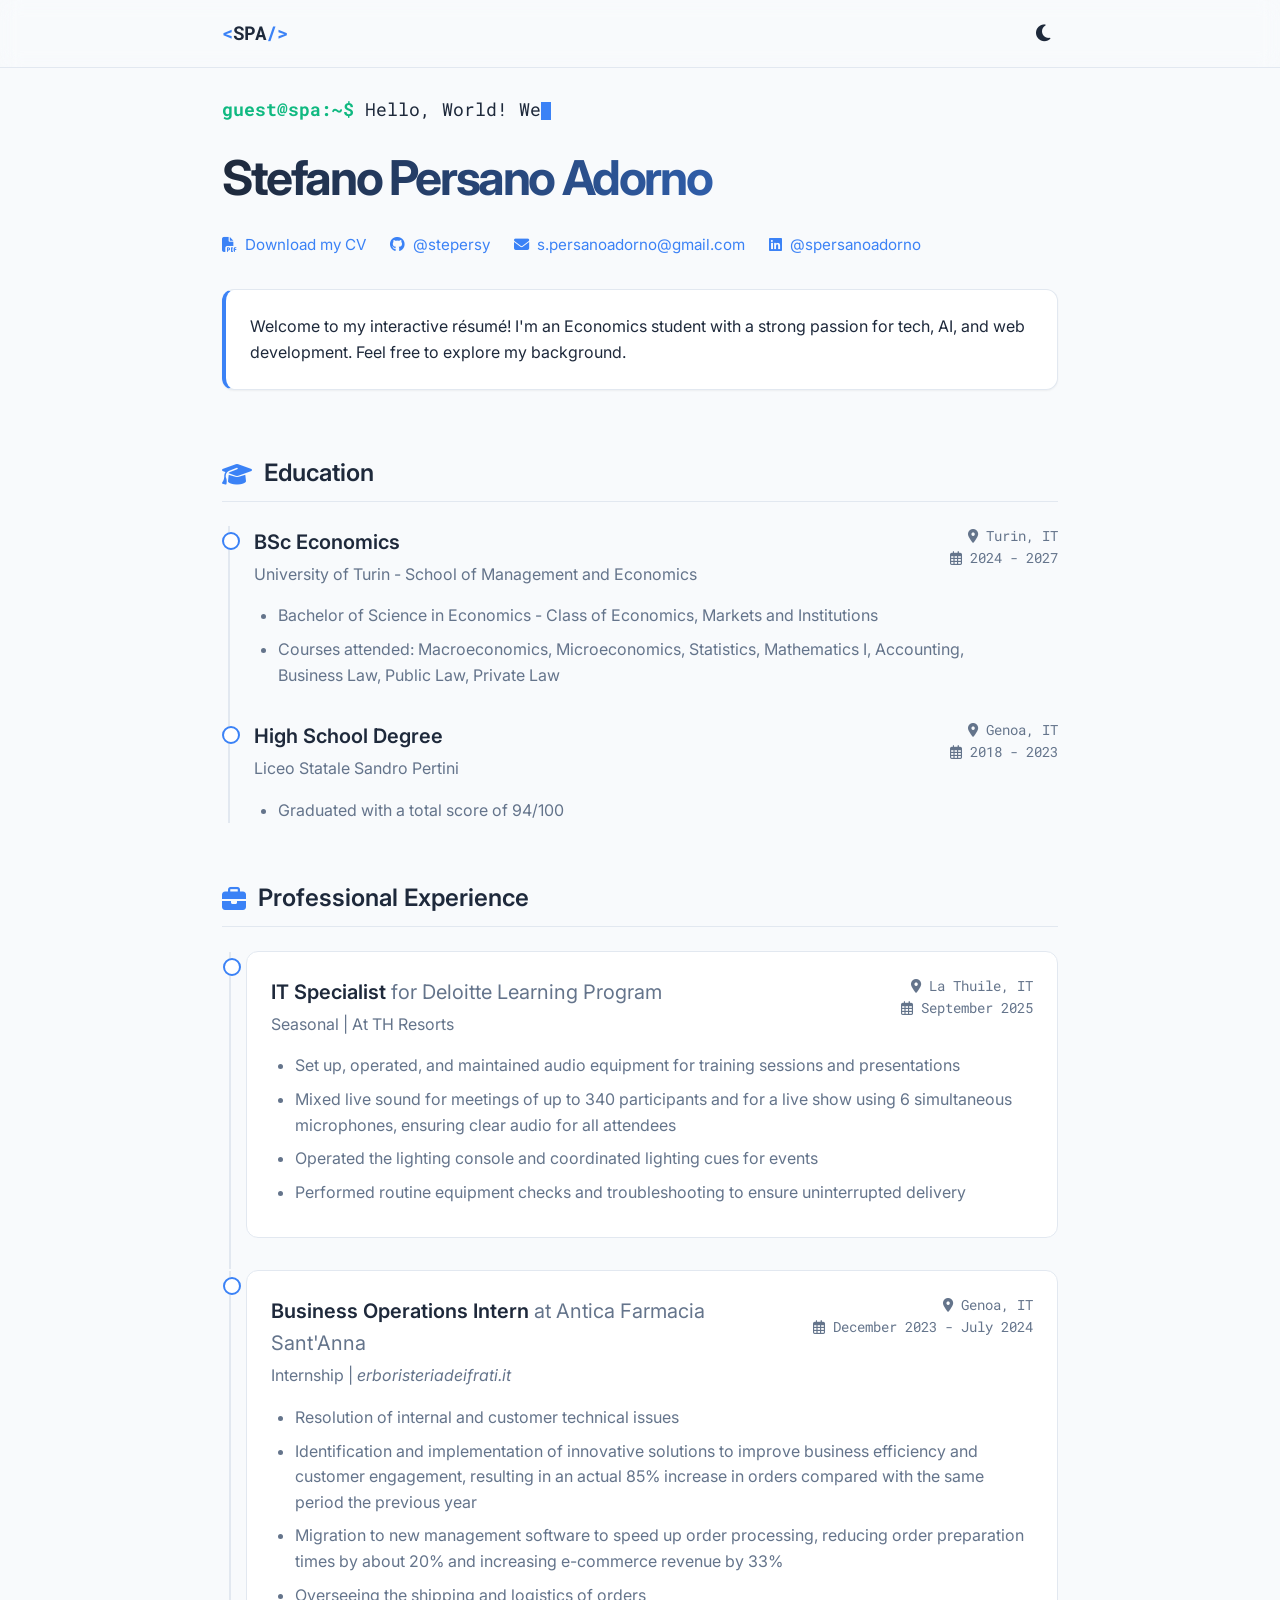
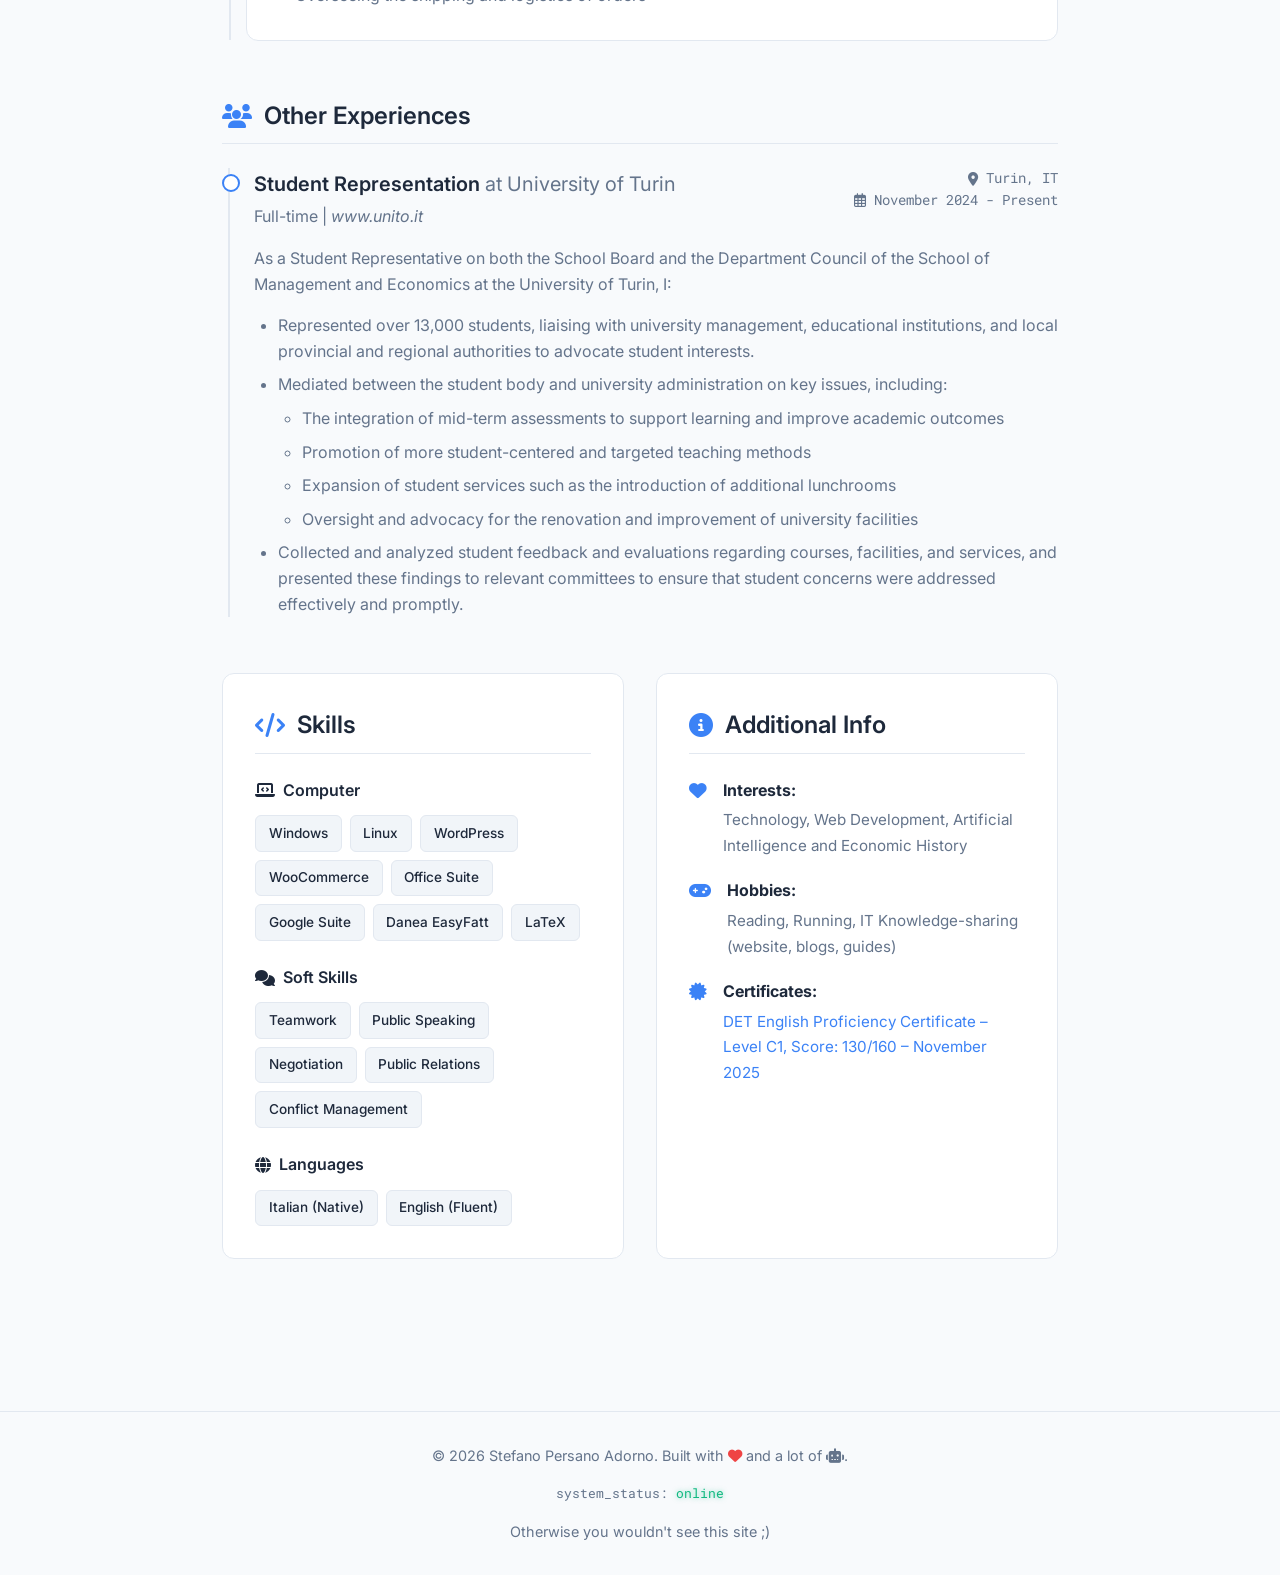
==== index.html @ 2368e852 "Update CV download link and remove résumé section Added a link to download the CV and removed the vi" ====
<!DOCTYPE html>
<html lang="en" data-theme="light">

<head>
    <meta charset="UTF-8">
    <meta name="viewport" content="width=device-width, initial-scale=1.0">
    <title>Stefano Persano Adorno - CV</title>

    <!-- Google Fonts -->
    <link rel="preconnect" href="https://fonts.googleapis.com">
    <link rel="preconnect" href="https://fonts.gstatic.com" crossorigin>
    <!-- Inter for main text (minimalist, clean), Roboto Mono for techy bits -->
    <link
        href="https://fonts.googleapis.com/css2?family=Inter:wght@300;400;600;700&family=Roboto+Mono:wght@400;700&display=swap"
        rel="stylesheet">

    <link rel="stylesheet" href="styles.css">

    <!-- Font Awesome for Icons -->
    <link rel="stylesheet" href="https://cdnjs.cloudflare.com/ajax/libs/font-awesome/6.4.0/css/all.min.css">
</head>

<body>

    <nav class="navbar">
        <div class="nav-content">
            <div class="logo">
                <span class="tech-bracket"></span><span class="logo-text">SPA</span><span class="tech-bracket"></span>
            </div>
            <button class="theme-toggle" id="themeToggle" aria-label="Toggle Dark Mode">
                <i class="fas fa-moon"></i>
            </button>
        </div>
    </nav>

    <main class="container">

        <header class="hero">
            <div class="greeting-container">
                <span id="prompt" class="tech-prompt">guest@spa:~$ </span>
                <span id="greeting" class="typing-text"></span><span class="cursor"></span>
            </div>
            <h1 class="name-title">Stefano Persano Adorno</h1>
            <div class="contact-info">
                <p><i class="fas fa-file-pdf"></i> <a href="cv/" target="_blank">Download my CV</a></p>
                <p><i class="fab fa-github"></i> <a href="https://github.com/stepersy" target="_blank">@stepersy</a></p>
                <p><i class="fas fa-envelope"></i> <a
                        href="mailto:s.persanoadorno@gmail.com?subject=Congratulations!%20You're%20Hired!%20🎉&body=Hi%20there,%0A%0AHuge%20congratulations!%20We're%20thrilled%20to%20officially%20offer%20you%20the%20role!%20You're%20in!%20🎉%0A%0AWe%20can't%20wait%20to%20welcome%20you%20onboard%20and%20see%20all%20the%20great%20things%20you'll%20do.%20Let%20us%20know%20when%20you're%20ready%20to%20get%20started!%0A%0AWarm%20regards,%0AThe%20Team%0a">s.persanoadorno@gmail.com</a>
                </p>
                <p><i class="fab fa-linkedin"></i> <a href="https://linkedin.com/in/spersanoadorno"
                        target="_blank">@spersanoadorno</a></p>
            </div>

            <div class="intro-card glow-effect">
                <p>Welcome to my interactive résumé! I'm an Economics student with a strong passion for tech, AI, and
                    web development. Feel free to explore my background.</p>
            </div>

        </header>

        <section class="cv-section slide-up">
            <h2 class="section-title"><i class="fas fa-graduation-cap"></i> <span class="title-text">Education</span>
            </h2>

            <div class="timeline-item">
                <div class="item-header">
                    <div>
                        <h3>BSc Economics</h3>
                        <h4>University of Turin - School of Management and Economics</h4>
                    </div>
                    <div class="item-meta">
                        <span class="location"><i class="fas fa-map-marker-alt"></i> Turin, IT</span>
                        <span class="date"><i class="far fa-calendar-alt"></i> 2024 - 2027</span>
                    </div>
                </div>
                <div class="item-body">
                    <ul>
                        <li>Bachelor of Science in Economics - Class of Economics, Markets and Institutions</li>
                        <li>Courses attended: Macroeconomics, Microeconomics, Statistics, Mathematics I,
                            Accounting,<br>Business Law, Public Law, Private Law</li>
                    </ul>
                </div>
            </div>

            <div class="timeline-item">
                <div class="item-header">
                    <div>
                        <h3>High School Degree</h3>
                        <h4>Liceo Statale Sandro Pertini</h4>
                    </div>
                    <div class="item-meta">
                        <span class="location"><i class="fas fa-map-marker-alt"></i> Genoa, IT</span>
                        <span class="date"><i class="far fa-calendar-alt"></i> 2018 - 2023</span>
                    </div>
                </div>
                <div class="item-body">
                    <ul>
                        <li>Graduated with a total score of 94/100</li>
                    </ul>
                </div>
            </div>
        </section>

        <section class="cv-section slide-up">
            <h2 class="section-title"><i class="fas fa-briefcase"></i> <span class="title-text">Professional
                    Experience</span></h2>

            <div class="timeline-item glow-effect">
                <div class="item-header">
                    <div>
                        <h3>IT Specialist <span class="company">for Deloitte Learning Program</span></h3>
                        <h4>Seasonal | At TH Resorts</h4>
                    </div>
                    <div class="item-meta">
                        <span class="location"><i class="fas fa-map-marker-alt"></i> La Thuile, IT</span>
                        <span class="date"><i class="far fa-calendar-alt"></i> September 2025</span>
                    </div>
                </div>
                <div class="item-body">
                    <ul>
                        <li>Set up, operated, and maintained audio equipment for training sessions and presentations
                        </li>
                        <li>Mixed live sound for meetings of up to 340 participants and for a live show using 6
                            simultaneous microphones, ensuring clear audio for all attendees</li>
                        <li>Operated the lighting console and coordinated lighting cues for events</li>
                        <li>Performed routine equipment checks and troubleshooting to ensure uninterrupted delivery</li>
                    </ul>
                </div>
            </div>

            <div class="timeline-item glow-effect">
                <div class="item-header">
                    <div>
                        <h3>Business Operations Intern <span class="company">at Antica Farmacia Sant'Anna</span></h3>
                        <h4>Internship | <em>erboristeriadeifrati.it</em></h4>
                    </div>
                    <div class="item-meta">
                        <span class="location"><i class="fas fa-map-marker-alt"></i> Genoa, IT</span>
                        <span class="date"><i class="far fa-calendar-alt"></i> December 2023 - July 2024</span>
                    </div>
                </div>
                <div class="item-body">
                    <ul>
                        <li>Resolution of internal and customer technical issues</li>
                        <li>Identification and implementation of innovative solutions to improve business efficiency and
                            customer engagement, resulting in an actual 85% increase in orders compared with the same
                            period the previous year</li>
                        <li>Migration to new management software to speed up order processing, reducing order
                            preparation times by about 20% and increasing e-commerce revenue by 33%</li>
                        <li>Overseeing the shipping and logistics of orders</li>
                    </ul>
                </div>
            </div>
        </section>

        <section class="cv-section slide-up">
            <h2 class="section-title"><i class="fas fa-users"></i> <span class="title-text">Other Experiences</span>
            </h2>

            <div class="timeline-item">
                <div class="item-header">
                    <div>
                        <h3>Student Representation <span class="company">at University of Turin</span></h3>
                        <h4>Full-time | <em>www.unito.it</em></h4>
                    </div>
                    <div class="item-meta">
                        <span class="location"><i class="fas fa-map-marker-alt"></i> Turin, IT</span>
                        <span class="date"><i class="far fa-calendar-alt"></i> November 2024 - Present</span>
                    </div>
                </div>
                <div class="item-body">
                    <p class="role-desc">As a Student Representative on both the School Board and the Department Council
                        of the School of Management and Economics at the University of Turin, I:</p>
                    <ul>
                        <li>Represented over 13,000 students, liaising with university management, educational
                            institutions, and local provincial and regional authorities to advocate student interests.
                        </li>
                        <li>Mediated between the student body and university administration on key issues, including:
                            <ul class="sub-list">
                                <li>The integration of mid-term assessments to support learning and improve academic
                                    outcomes</li>
                                <li>Promotion of more student-centered and targeted teaching methods</li>
                                <li>Expansion of student services such as the introduction of additional lunchrooms</li>
                                <li>Oversight and advocacy for the renovation and improvement of university facilities
                                </li>
                            </ul>
                        </li>
                        <li>Collected and analyzed student feedback and evaluations regarding courses, facilities, and
                            services, and presented these findings to relevant committees to ensure that student
                            concerns were addressed effectively and promptly.</li>
                    </ul>
                </div>
            </div>
        </section>

        <section class="cv-section grid-section slide-up">
            <div class="card skills-card glow-effect">
                <h2 class="section-title"><i class="fas fa-code"></i> <span class="title-text">Skills</span></h2>
                <div class="skill-category">
                    <h3><i class="fas fa-laptop-code"></i> Computer</h3>
                    <div class="tags">
                        <span class="tag">Windows</span>
                        <span class="tag">Linux</span>
                        <span class="tag">WordPress</span>
                        <span class="tag">WooCommerce</span>
                        <span class="tag">Office Suite</span>
                        <span class="tag">Google Suite</span>
                        <span class="tag">Danea EasyFatt</span>
                        <span class="tag">LaTeX</span>
                    </div>
                </div>

                <div class="skill-category">
                    <h3><i class="fas fa-comments"></i> Soft Skills</h3>
                    <div class="tags soft-tags">
                        <span class="tag">Teamwork</span>
                        <span class="tag">Public Speaking</span>
                        <span class="tag">Negotiation</span>
                        <span class="tag">Public Relations</span>
                        <span class="tag">Conflict Management</span>
                    </div>
                </div>

                <div class="skill-category">
                    <h3><i class="fas fa-globe"></i> Languages</h3>
                    <div class="tags lang-tags">
                        <span class="tag">Italian (Native)</span>
                        <span class="tag">English (Fluent)</span>
                    </div>
                </div>
            </div>

            <div class="card info-card glow-effect">
                <h2 class="section-title"><i class="fas fa-info-circle"></i> <span class="title-text">Additional
                        Info</span></h2>
                <ul class="info-list">
                    <li>
                        <i class="fas fa-heart text-accent"></i>
                        <div>
                            <strong>Interests:</strong>
                            <span>Technology, Web Development, Artificial Intelligence and Economic History</span>
                        </div>
                    </li>
                    <li>
                        <i class="fas fa-gamepad text-accent"></i>
                        <div>
                            <strong>Hobbies:</strong>
                            <span>Reading, Running, IT Knowledge-sharing (website,
                                blogs, guides)</span>
                        </div>
                    </li>
                    <li>
                        <i class="fas fa-certificate text-accent"></i>
                        <div>
                            <strong>Certificates:</strong>
                            <span><a href="https://certs.duolingo.com/8ft91c3pqq8bohw4" target="_blank"
                                    rel="noopener noreferrer">DET English Proficiency Certificate – Level C1, Score:
                                    130/160 – November 2025</a></span>
                        </div>
                    </li>
                </ul>
            </div>
        </section>

    </main>

    <footer>
        <div class="footer-content">
            <p>&copy; 2026 Stefano Persano Adorno. Built with <i class="fas fa-heart beat"></i> and a lot of <i
                    class="fas fa-robot"></i>.</p>
            <p class="tech-foot">system_status: <span class="online">online</span></p> Otherwise you wouldn't see this
            site ;)
        </div>
    </footer>

    <script src="script.js"></script>
</body>

</html>
---- styles.css ----
:root[data-theme="light"] {
    --bg-color: #f8fafc;
    --surface-color: #ffffff;
    --text-primary: #1e293b;
    --text-secondary: #64748b;
    --accent-color: #3b82f6;
    --accent-glow: rgba(59, 130, 246, 0.2);
    --border-color: #e2e8f0;
    --tag-bg: #f1f5f9;
    --tech-green: #10b981;
    --shadow-sm: 0 1px 2px 0 rgba(0, 0, 0, 0.05);
    --shadow-md: 0 4px 6px -1px rgba(0, 0, 0, 0.1), 0 2px 4px -1px rgba(0, 0, 0, 0.06);
    --shadow-glow: 0 0 15px rgba(59, 130, 246, 0.15);
}

:root[data-theme="dark"] {
    --bg-color: #0f172a;
    --surface-color: #1e293b;
    --text-primary: #f8fafc;
    --text-secondary: #cbd5e1;
    --accent-color: #60a5fa;
    --accent-glow: rgba(96, 165, 250, 0.15);
    --border-color: #334155;
    --tag-bg: #334155;
    --tech-green: #34d399;
    --shadow-sm: 0 1px 2px 0 rgba(0, 0, 0, 0.3);
    --shadow-md: 0 4px 6px -1px rgba(0, 0, 0, 0.4), 0 2px 4px -1px rgba(0, 0, 0, 0.2);
    --shadow-glow: 0 0 15px rgba(96, 165, 250, 0.2);
}

* {
    margin: 0;
    padding: 0;
    box-sizing: border-box;
}

body {
    font-family: 'Inter', sans-serif;
    background-color: var(--bg-color);
    color: var(--text-primary);
    line-height: 1.6;
    transition: background-color 0.3s ease, color 0.3s ease;
    overflow-x: hidden;
}

a {
    color: var(--accent-color);
    text-decoration: none;
    transition: color 0.2s;
}

a:hover {
    color: var(--text-primary);
    text-decoration: underline;
}

/* Typography elements */
.tech-prompt {
    font-family: 'Roboto Mono', monospace;
    color: var(--tech-green);
    font-weight: 700;
}

.typing-text {
    font-family: 'Roboto Mono', monospace;
    color: var(--text-primary);
}

.cursor {
    display: inline-block;
    width: 10px;
    height: 1em;
    background-color: var(--accent-color);
    vertical-align: middle;
    animation: blink 1s step-end infinite;
}

@keyframes blink {

    0%,
    100% {
        opacity: 1;
    }

    50% {
        opacity: 0;
    }
}

/* Layout */
.container {
    max-width: 900px;
    margin: 0 auto;
    padding: 2rem;
    padding-top: 6rem;
    /* Account for navbar */
}

/* Navbar */
.navbar {
    position: fixed;
    top: 0;
    left: 0;
    width: 100%;
    background-color: rgba(var(--surface-color), 0.8);
    backdrop-filter: blur(10px);
    -webkit-backdrop-filter: blur(10px);
    border-bottom: 1px solid var(--border-color);
    z-index: 1000;
    transition: background-color 0.3s ease, border-color 0.3s ease;
}

.nav-content {
    max-width: 900px;
    margin: 0 auto;
    padding: 1rem 2rem;
    display: flex;
    justify-content: space-between;
    align-items: center;
}

.logo {
    font-family: 'Roboto Mono', monospace;
    font-weight: 700;
    font-size: 1.2rem;
    color: var(--text-primary);
}

.tech-bracket {
    color: var(--accent-color);
}

.tech-bracket::before {
    content: "<";
}

.tech-bracket:last-child::before {
    content: "/>";
}

.theme-toggle {
    background: none;
    border: none;
    color: var(--text-primary);
    font-size: 1.2rem;
    cursor: pointer;
    padding: 0.5rem;
    border-radius: 50%;
    transition: all 0.2s ease;
    display: flex;
    align-items: center;
    justify-content: center;
}

.theme-toggle:hover {
    background-color: var(--tag-bg);
    color: var(--accent-color);
}

/* Header/Hero */
.hero {
    margin-bottom: 4rem;
}

.greeting-container {
    margin-bottom: 1rem;
    font-size: 1.1rem;
}

.name-title {
    font-size: 3rem;
    font-weight: 700;
    margin-bottom: 1rem;
    letter-spacing: -0.05em;
    background: linear-gradient(90deg, var(--text-primary), var(--accent-color));
    -webkit-background-clip: text;
    -webkit-text-fill-color: transparent;
}

.contact-info {
    display: flex;
    flex-wrap: wrap;
    gap: 1.5rem;
    margin-bottom: 2rem;
    color: var(--text-secondary);
    font-size: 0.95rem;
}

.contact-info p {
    display: flex;
    align-items: center;
    gap: 0.5rem;
}

.contact-info i {
    color: var(--accent-color);
}

.intro-card {
    background-color: var(--surface-color);
    padding: 1.5rem;
    border-radius: 12px;
    border: 1px solid var(--border-color);
    border-left: 4px solid var(--accent-color);
    box-shadow: var(--shadow-sm);
    transition: all 0.3s ease;
}

.glow-effect:hover {
    box-shadow: var(--shadow-glow);
    transform: translateY(-2px);
    border-color: rgba(59, 130, 246, 0.3);
}

/* Buttons */
.cv-download-section {
    margin-top: 2rem;
    display: flex;
    justify-content: center;
}

.btn {
    display: inline-flex;
    align-items: center;
    gap: 0.75rem;
    padding: 0.85rem 1.75rem;
    border-radius: 8px;
    font-weight: 600;
    font-size: 1rem;
    transition: all 0.3s ease;
    cursor: pointer;
    text-decoration: none;
}

.primary-btn {
    background-color: var(--accent-color);
    color: var(--surface-color);
    border: 2px solid var(--accent-color);
}

.primary-btn:hover {
    background-color: transparent;
    color: var(--accent-color);
    text-decoration: none;
    transform: translateY(-2px);
    box-shadow: var(--shadow-glow);
}

/* Sections */
.cv-section {
    margin-bottom: 3.5rem;
}

.section-title {
    font-size: 1.5rem;
    font-weight: 600;
    margin-bottom: 1.5rem;
    display: flex;
    align-items: center;
    gap: 0.75rem;
    border-bottom: 1px solid var(--border-color);
    padding-bottom: 0.5rem;
}

.section-title i {
    color: var(--accent-color);
}

.title-text {
    position: relative;
}

/* Timeline items */
.timeline-item {
    position: relative;
    padding-left: 2rem;
    margin-bottom: 2rem;
}

/* Timeline line */
.cv-section>.timeline-item::before {
    content: '';
    position: absolute;
    left: 6px;
    top: 0;
    bottom: -2rem;
    width: 2px;
    background-color: var(--border-color);
}

.cv-section>.timeline-item:last-child::before {
    bottom: 0;
}

/* Timeline dot */
.cv-section>.timeline-item::after {
    content: '';
    position: absolute;
    left: 0;
    top: 6px;
    width: 14px;
    height: 14px;
    border-radius: 50%;
    background-color: var(--surface-color);
    border: 2px solid var(--accent-color);
    z-index: 1;
    transition: all 0.3s ease;
}

.timeline-item:hover::after {
    background-color: var(--accent-color);
    box-shadow: 0 0 10px var(--accent-glow);
}

/* Timeline content */
.timeline-item.glow-effect {
    background-color: var(--surface-color);
    border: 1px solid var(--border-color);
    border-radius: 12px;
    padding: 1.5rem;
    margin-left: 1.5rem;
    padding-left: 1.5rem;
    /* Reset padding left inside card */
}

/* Adjust pseudo elements for card styled items */
.timeline-item.glow-effect::before {
    left: -18px;
    /* Offset to outside the card */
}

.timeline-item.glow-effect::after {
    left: -24px;
    /* Offset to outside the card */
}


.item-header {
    display: flex;
    justify-content: space-between;
    align-items: flex-start;
    margin-bottom: 1rem;
    flex-wrap: wrap;
    gap: 1rem;
}

.item-header>div:first-child {
    flex: 1;
    min-width: 0;
    /* Allow text to wrap inside */
}

.item-header h3 {
    font-size: 1.25rem;
    font-weight: 600;
    color: var(--text-primary);
}

.company {
    font-weight: 400;
    color: var(--text-secondary);
}

.item-header h4 {
    font-size: 1rem;
    font-weight: 400;
    color: var(--text-secondary);
    margin-top: 0.25rem;
}

.item-meta {
    display: flex;
    flex-direction: column;
    justify-content: space-between;
    align-items: flex-end;
    font-size: 0.85rem;
    color: var(--text-secondary);
    font-family: 'Roboto Mono', monospace;
    flex-shrink: 0;
}

.item-meta span {
    display: flex;
    align-items: center;
    gap: 0.5rem;
}

.item-body {
    color: var(--text-secondary);
}

.item-body ul {
    padding-left: 1.5rem;
    list-style-type: disc;
}

.item-body li {
    margin-bottom: 0.5rem;
}

.role-desc {
    margin-bottom: 1rem;
}

.sub-list {
    margin-top: 0.5rem;
    list-style-type: circle !important;
}

/* Skills & Info Grid */
.grid-section {
    display: grid;
    grid-template-columns: 1fr 1fr;
    gap: 2rem;
}

.card {
    background-color: var(--surface-color);
    border: 1px solid var(--border-color);
    border-radius: 12px;
    padding: 2rem;
    transition: all 0.3s ease;
}

.skill-category {
    margin-bottom: 1.5rem;
}

.skill-category:last-child {
    margin-bottom: 0;
}

.skill-category h3 {
    font-size: 1rem;
    font-weight: 600;
    margin-bottom: 0.75rem;
    display: flex;
    align-items: center;
    gap: 0.5rem;
}

.tags {
    display: flex;
    flex-wrap: wrap;
    gap: 0.5rem;
}

.tag {
    background-color: var(--tag-bg);
    color: var(--text-primary);
    padding: 0.4rem 0.8rem;
    border-radius: 6px;
    font-size: 0.85rem;
    font-weight: 500;
    border: 1px solid var(--border-color);
    transition: all 0.2s ease;
}

.tag:hover {
    border-color: var(--accent-color);
    background-color: rgba(var(--surface-color), 1);
    transform: translateY(-2px);
}

.info-list {
    list-style: none;
    padding: 0;
}

.info-list li {
    display: flex;
    gap: 1rem;
    margin-bottom: 1.25rem;
    align-items: flex-start;
}

.info-list li i {
    margin-top: 0.25rem;
    font-size: 1.1rem;
}

.info-list strong {
    display: block;
    color: var(--text-primary);
    margin-bottom: 0.25rem;
}

.info-list span {
    color: var(--text-secondary);
    font-size: 0.95rem;
}

.text-accent {
    color: var(--accent-color);
}

/* Footer */
footer {
    border-top: 1px solid var(--border-color);
    padding: 2rem;
    margin-top: 4rem;
    text-align: center;
    color: var(--text-secondary);
    font-size: 0.9rem;
}

.footer-content {
    max-width: 900px;
    margin: 0 auto;
    display: flex;
    flex-direction: column;
    align-items: center;
    gap: 1rem;
}

.beat {
    animation: heartbeat 1.5s infinite;
    color: #ef4444;
}

@keyframes heartbeat {
    0% {
        transform: scale(1);
    }

    14% {
        transform: scale(1.3);
    }

    28% {
        transform: scale(1);
    }

    42% {
        transform: scale(1.3);
    }

    70% {
        transform: scale(1);
    }
}

.tech-foot {
    font-family: 'Roboto Mono', monospace;
    font-size: 0.8rem;
}

.online {
    color: var(--tech-green);
    text-shadow: 0 0 5px rgba(16, 185, 129, 0.5);
}

/* Animations */
.slide-up {
    animation: slideUp 0.8s ease forwards;
    opacity: 0;
    transform: translateY(20px);
}

/* Stagger animations */
.cv-section:nth-child(2) {
    animation-delay: 0.2s;
}

.cv-section:nth-child(3) {
    animation-delay: 0.4s;
}

.cv-section:nth-child(4) {
    animation-delay: 0.6s;
}

@keyframes slideUp {
    to {
        opacity: 1;
        transform: translateY(0);
    }
}

/* Responsive */
@media (max-width: 768px) {
    .grid-section {
        grid-template-columns: 1fr;
    }

    .name-title {
        font-size: 2.2rem;
    }

    .item-header {
        flex-direction: column;
    }

    .item-meta {
        align-items: flex-start;
        margin-top: 0.5rem;
    }
}
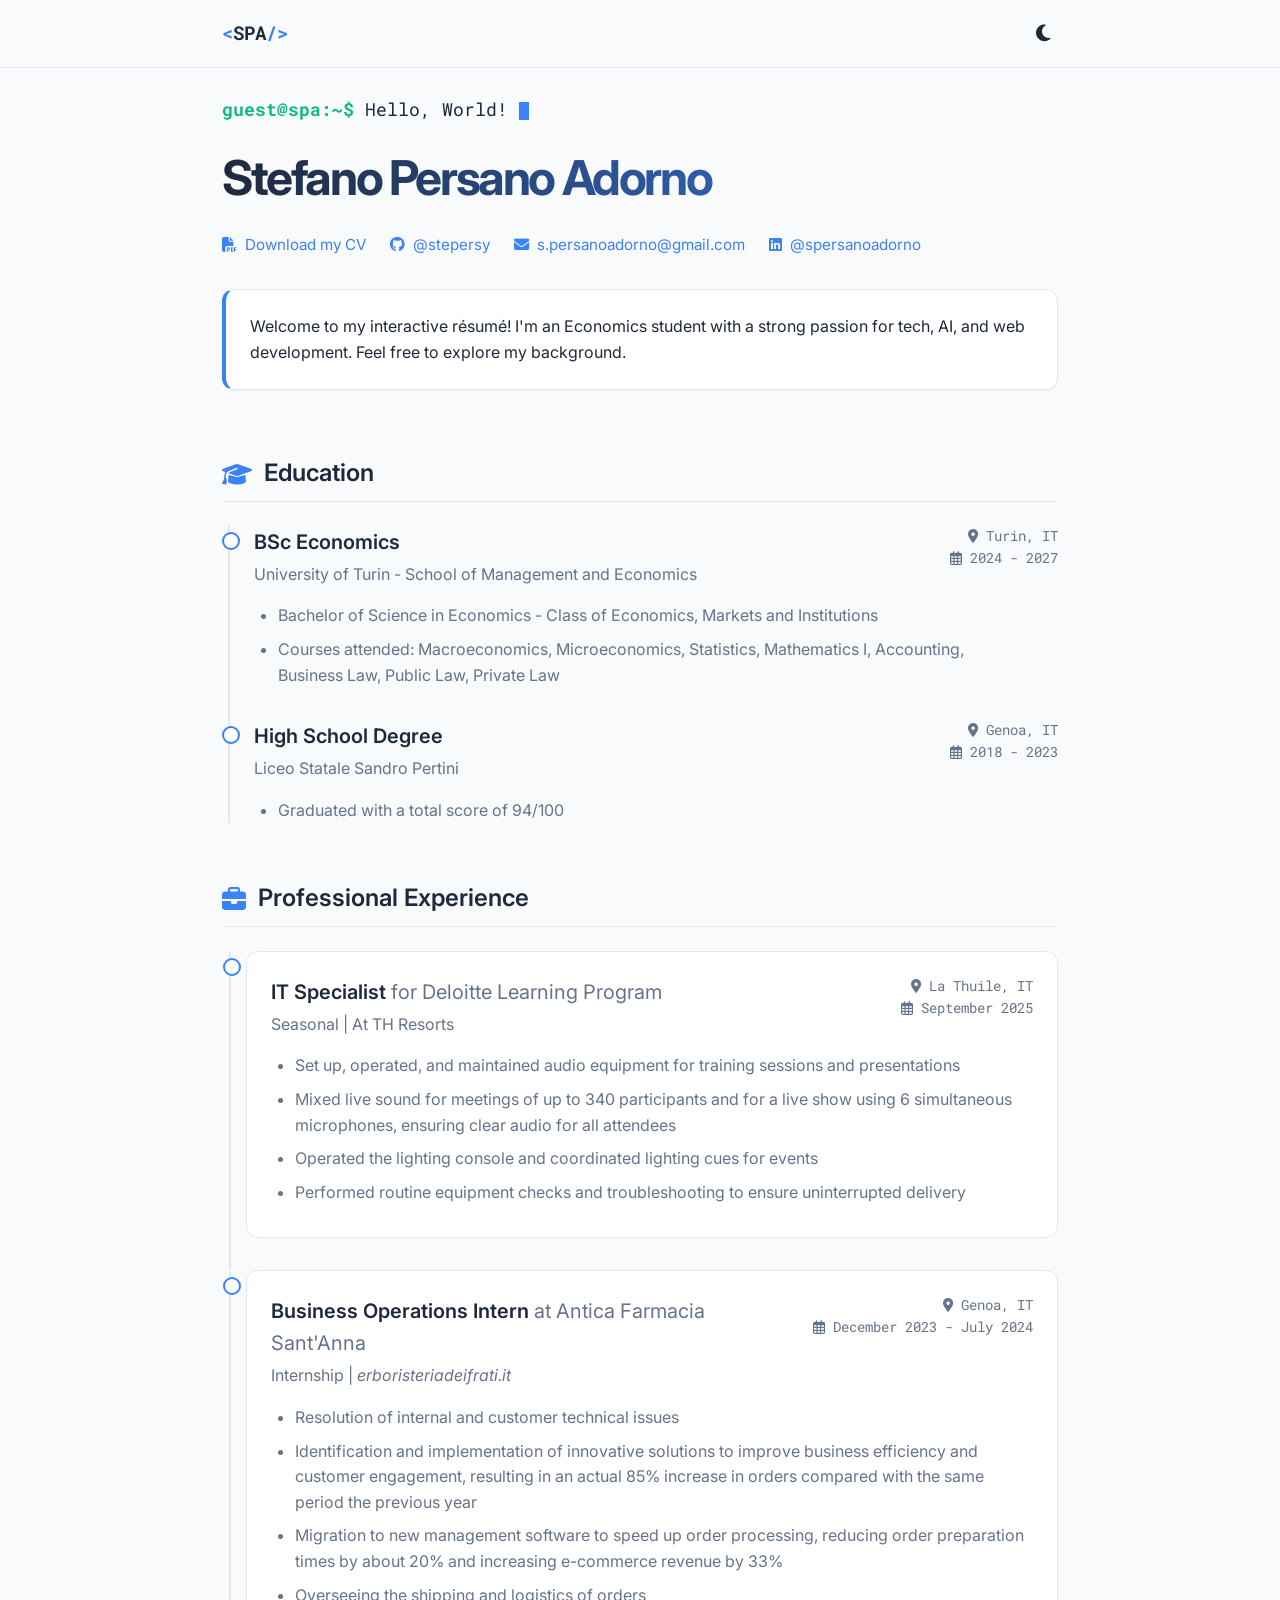
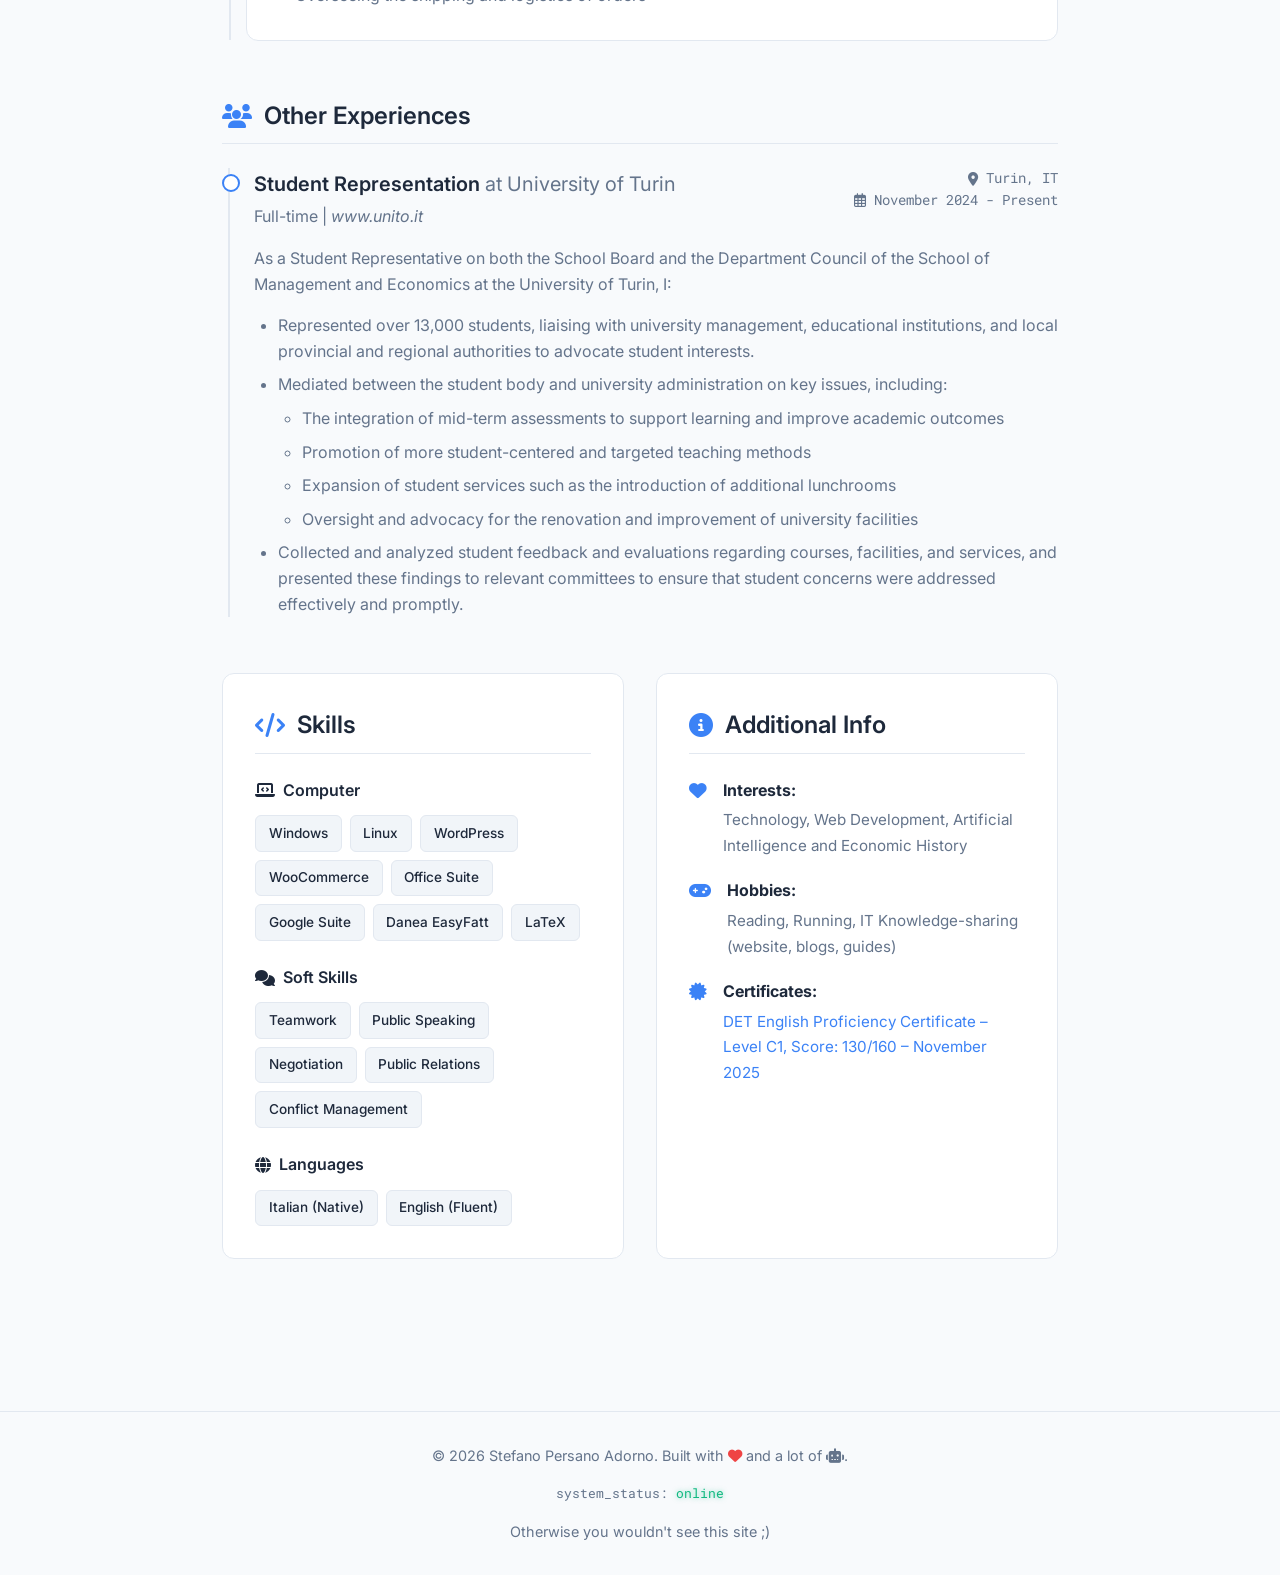
==== commit a705b733: "Fix favicon link and add newline at end of file" ====
--- a/index.html
+++ b/index.html
@@ -5,6 +5,7 @@
     <meta charset="UTF-8">
     <meta name="viewport" content="width=device-width, initial-scale=1.0">
     <title>Stefano Persano Adorno - CV</title>
+    <link rel="icon" type="image/svg+xml" href="favicon.svg">
 
     <!-- Google Fonts -->
     <link rel="preconnect" href="https://fonts.googleapis.com">
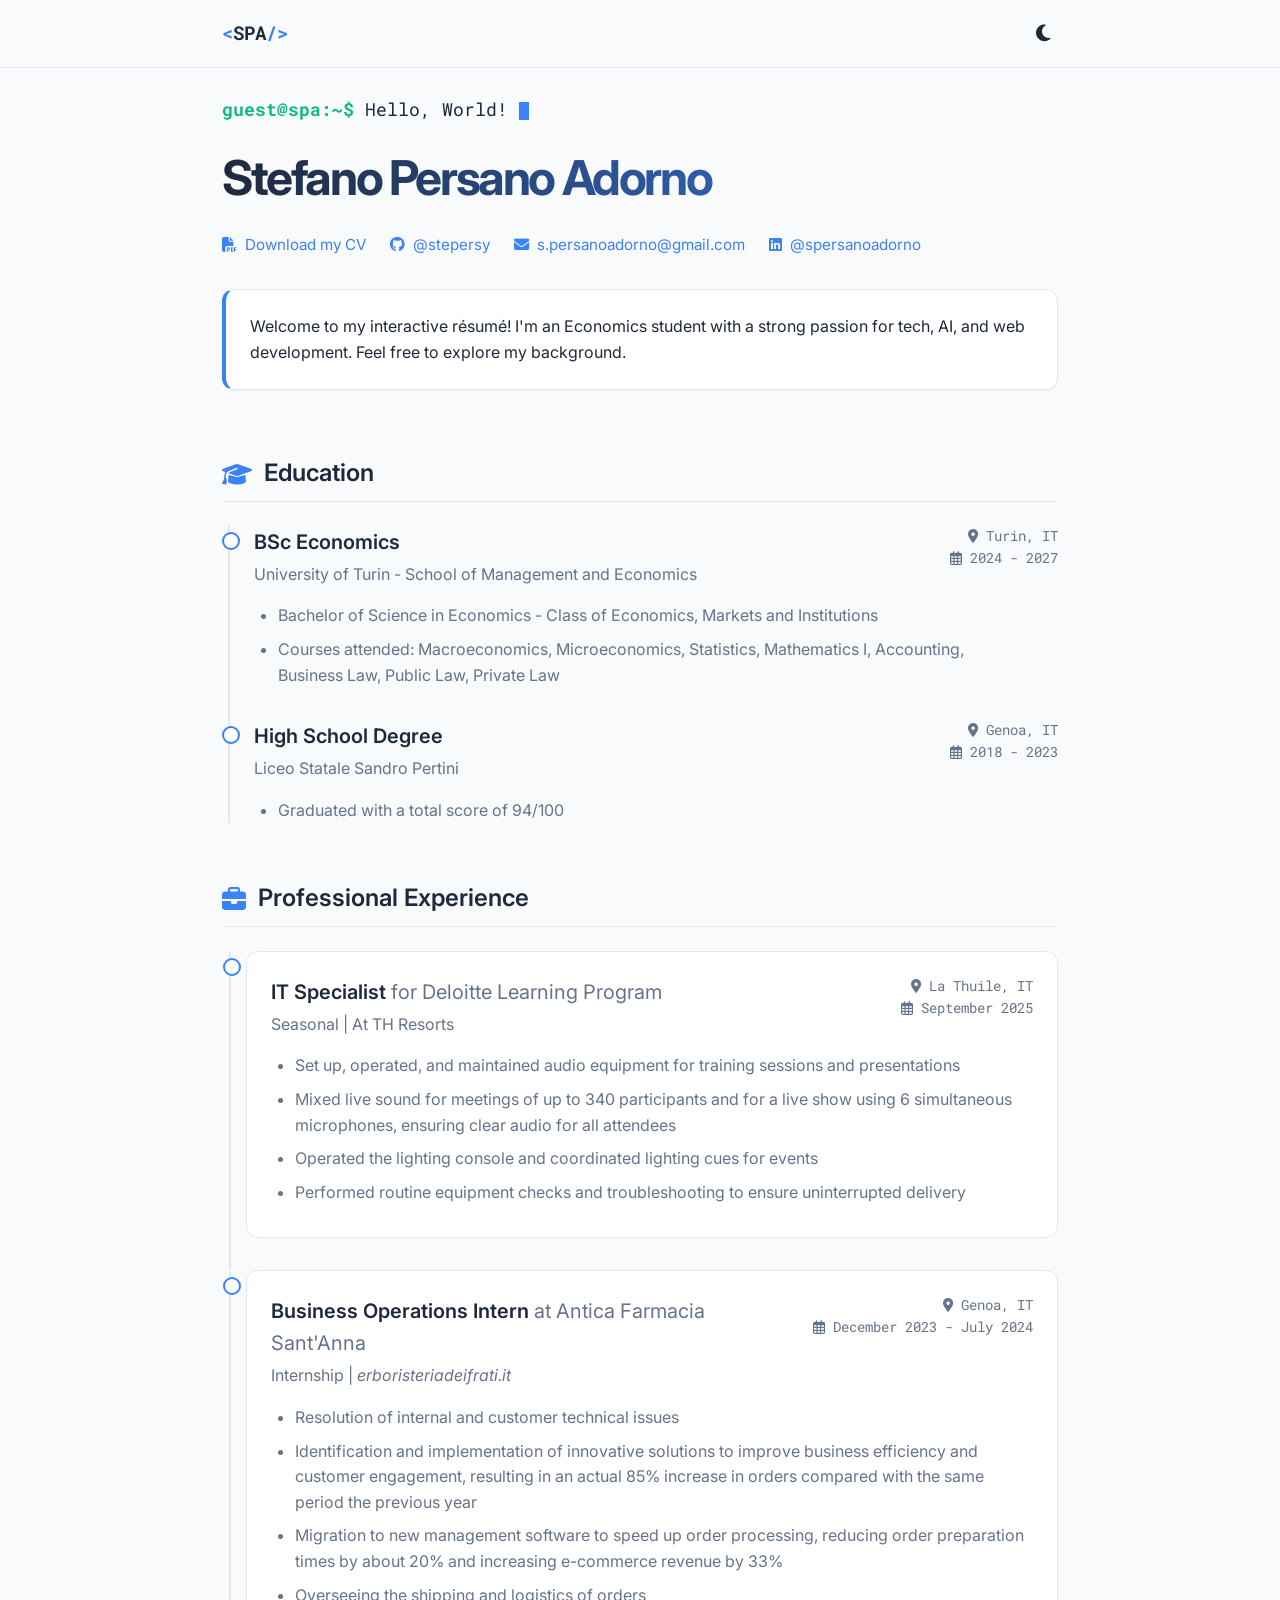
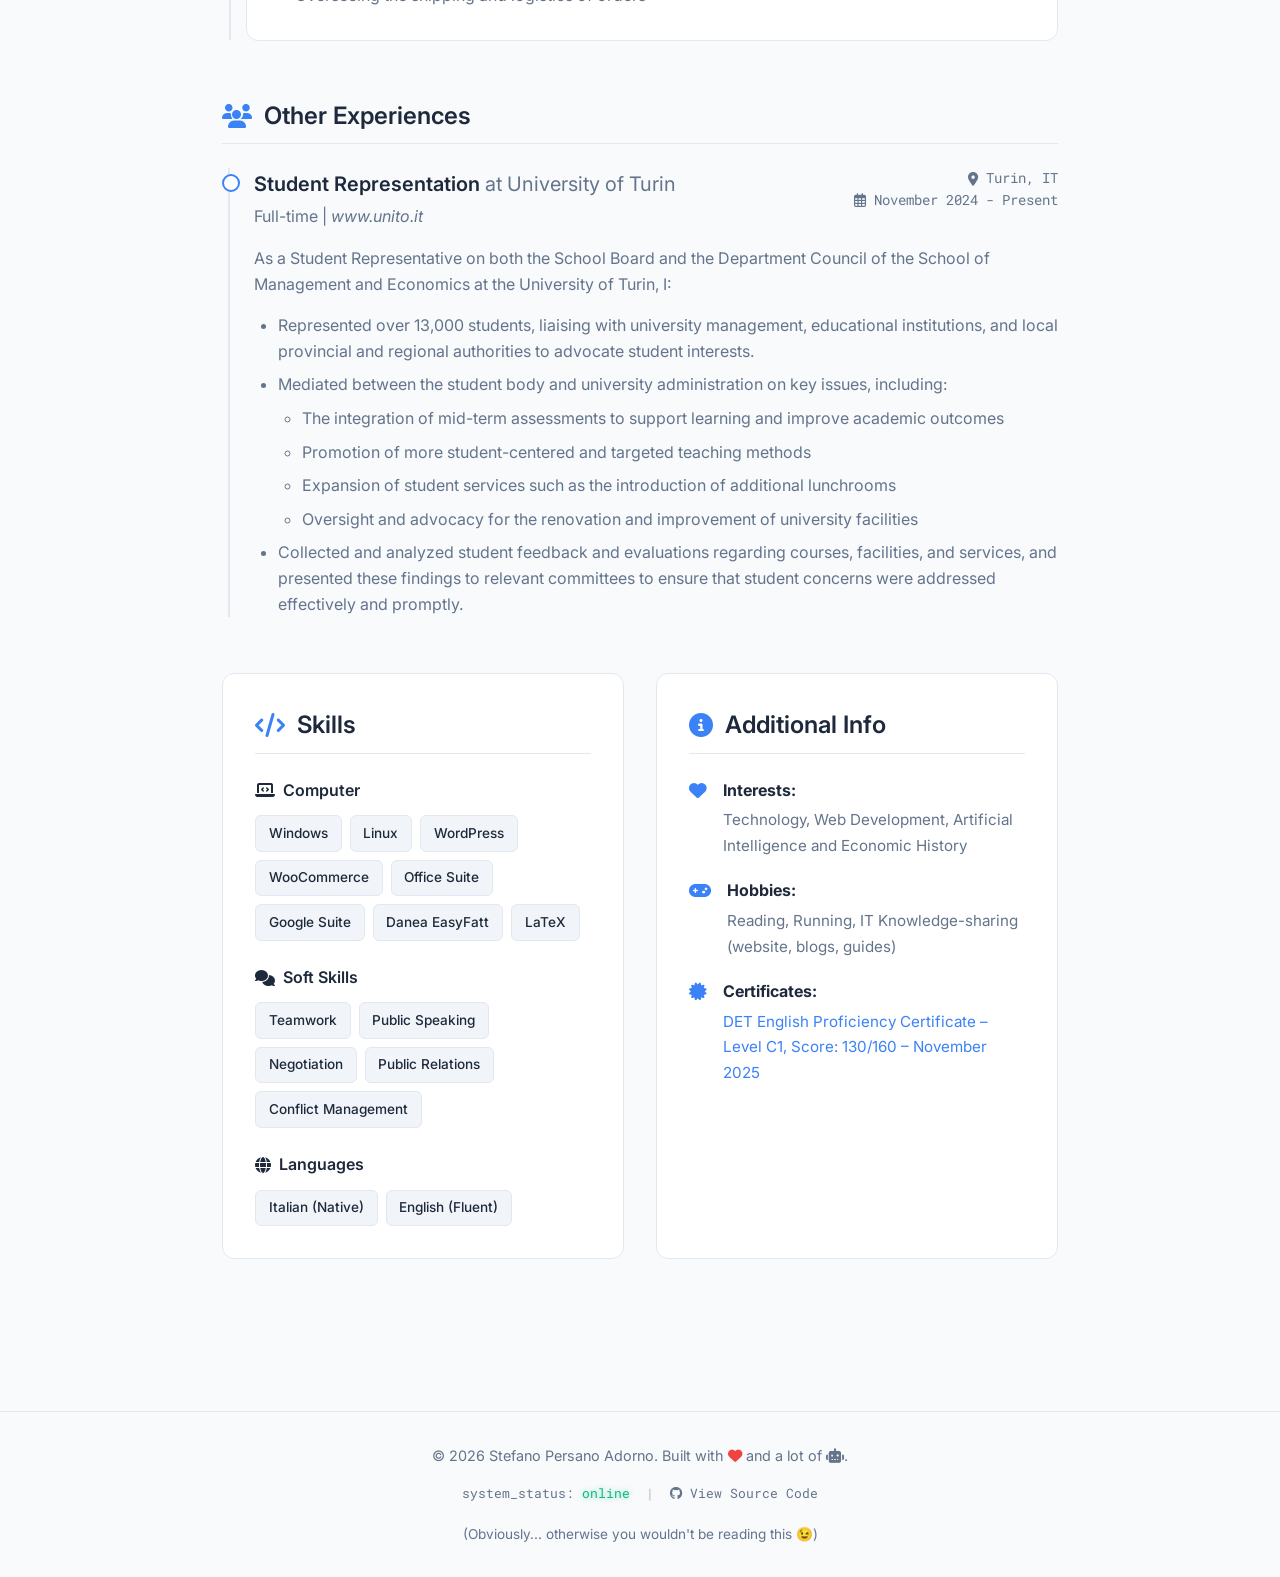
==== commit f2ac2afc: "Update footer with GitHub link and status message" ====
--- a/index.html
+++ b/index.html
@@ -269,8 +269,13 @@
         <div class="footer-content">
             <p>&copy; 2026 Stefano Persano Adorno. Built with <i class="fas fa-heart beat"></i> and a lot of <i
                     class="fas fa-robot"></i>.</p>
-            <p class="tech-foot">system_status: <span class="online">online</span></p> Otherwise you wouldn't see this
-            site ;)
+            <p class="tech-foot">
+                system_status: <span class="online">online</span> <span style="margin: 0 0.5rem; opacity: 0.5;">|</span>
+                <a href="https://github.com/stepersy/website" target="_blank" rel="noopener noreferrer" style="color: inherit; text-decoration: none;">
+                    <i class="fab fa-github"></i> View Source Code
+                </a>
+            </p>
+            <p style="font-size: 0.85rem; margin-top: 0.25rem;">(Obviously... otherwise you wouldn't be reading this 😉)</p>
         </div>
     </footer>
 
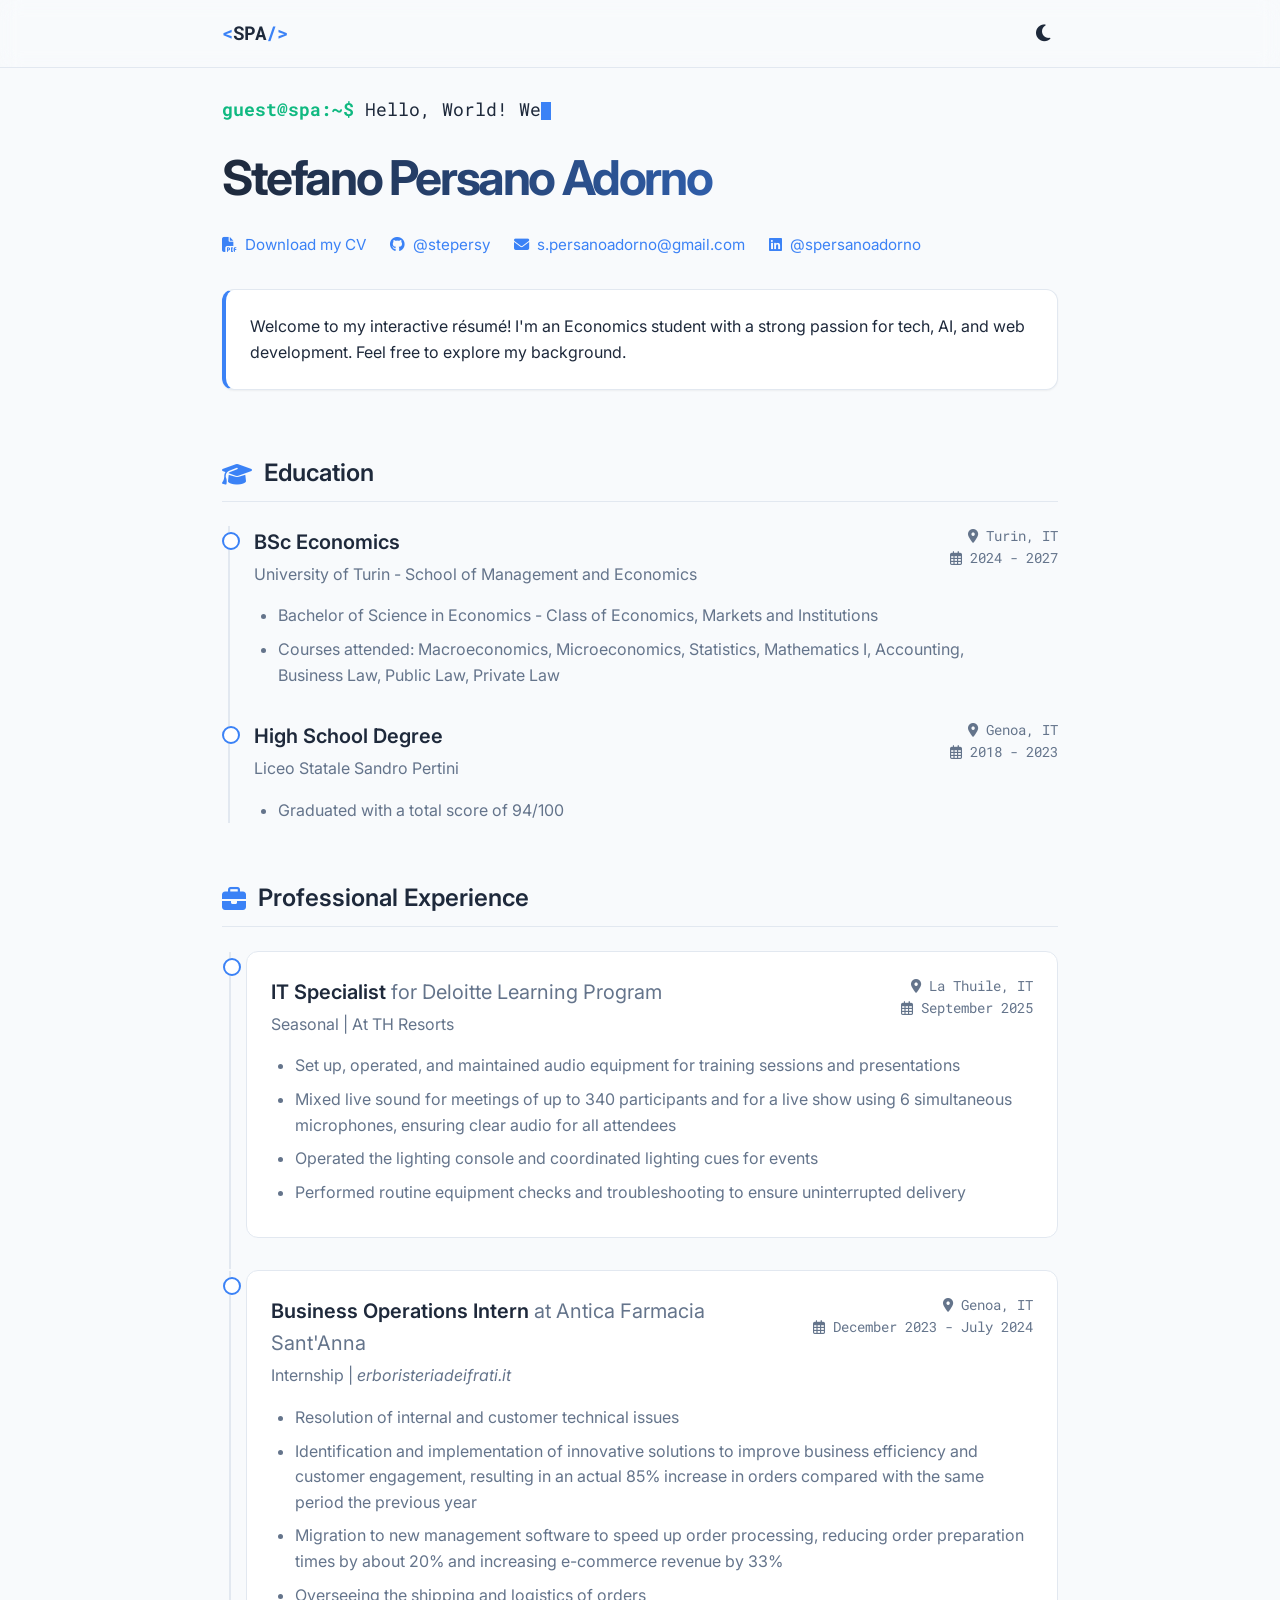
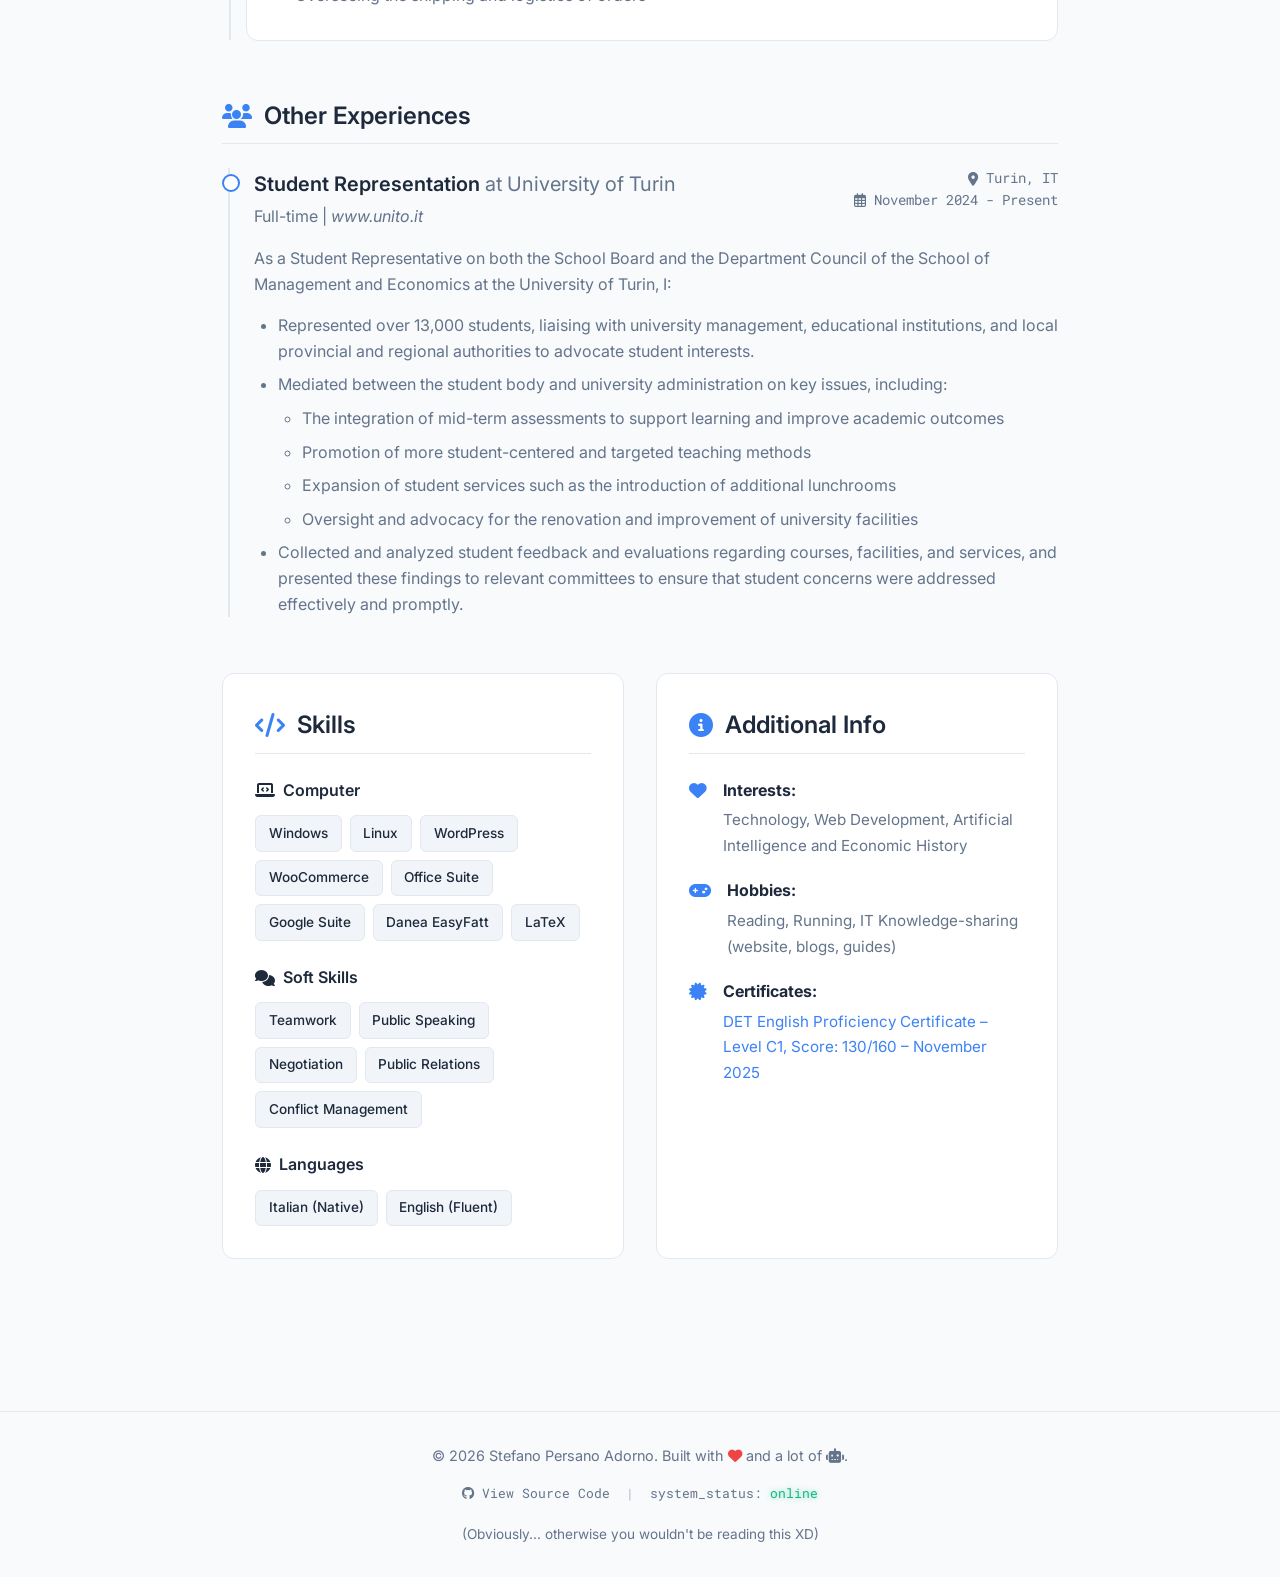
==== commit 3da5c230: "Update footer content and system status display" ====
--- a/index.html
+++ b/index.html
@@ -270,12 +270,13 @@
             <p>&copy; 2026 Stefano Persano Adorno. Built with <i class="fas fa-heart beat"></i> and a lot of <i
                     class="fas fa-robot"></i>.</p>
             <p class="tech-foot">
-                system_status: <span class="online">online</span> <span style="margin: 0 0.5rem; opacity: 0.5;">|</span>
                 <a href="https://github.com/stepersy/website" target="_blank" rel="noopener noreferrer" style="color: inherit; text-decoration: none;">
                     <i class="fab fa-github"></i> View Source Code
                 </a>
+                <span style="margin: 0 0.5rem; opacity: 0.5;">|</span>
+                system_status: <span class="online">online</span>
             </p>
-            <p style="font-size: 0.85rem; margin-top: 0.25rem;">(Obviously... otherwise you wouldn't be reading this 😉)</p>
+            <p style="font-size: 0.85rem; margin-top: 0.25rem;">(Obviously... otherwise you wouldn't be reading this XD)</p>
         </div>
     </footer>
 
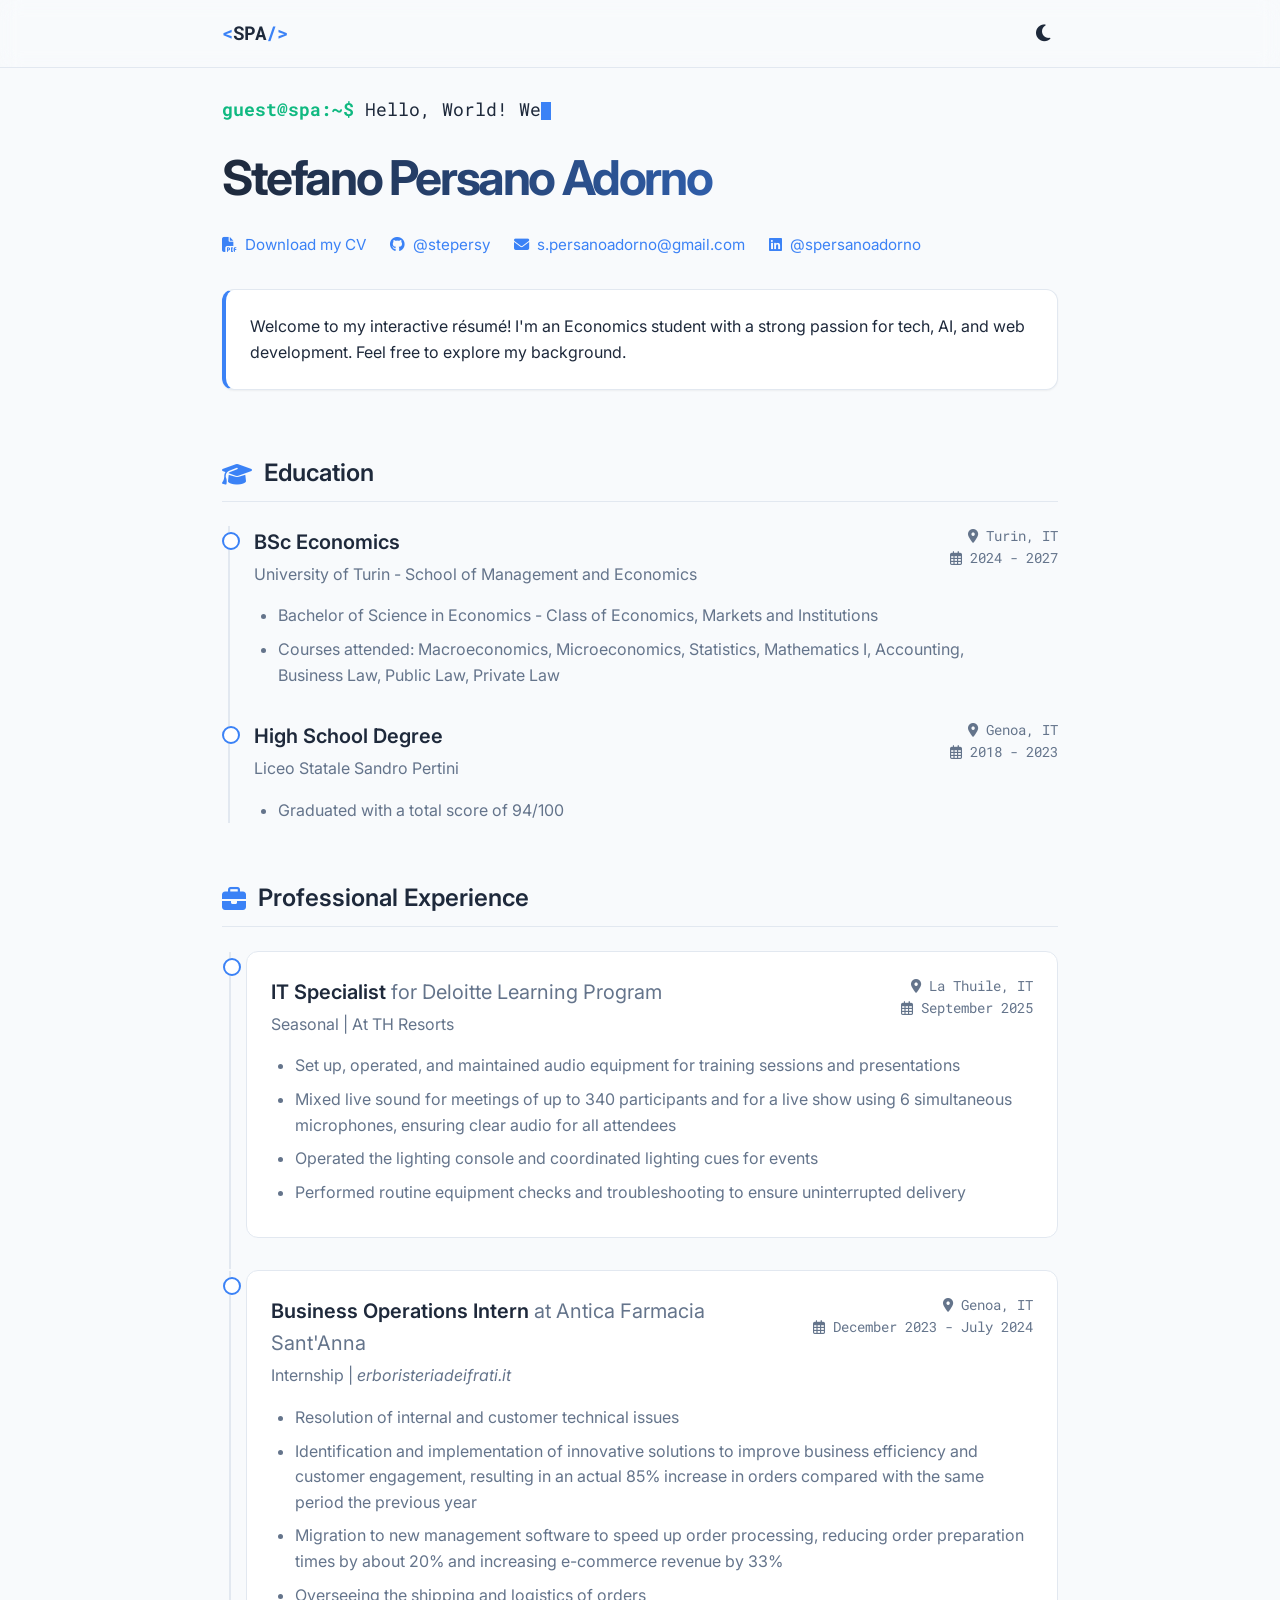
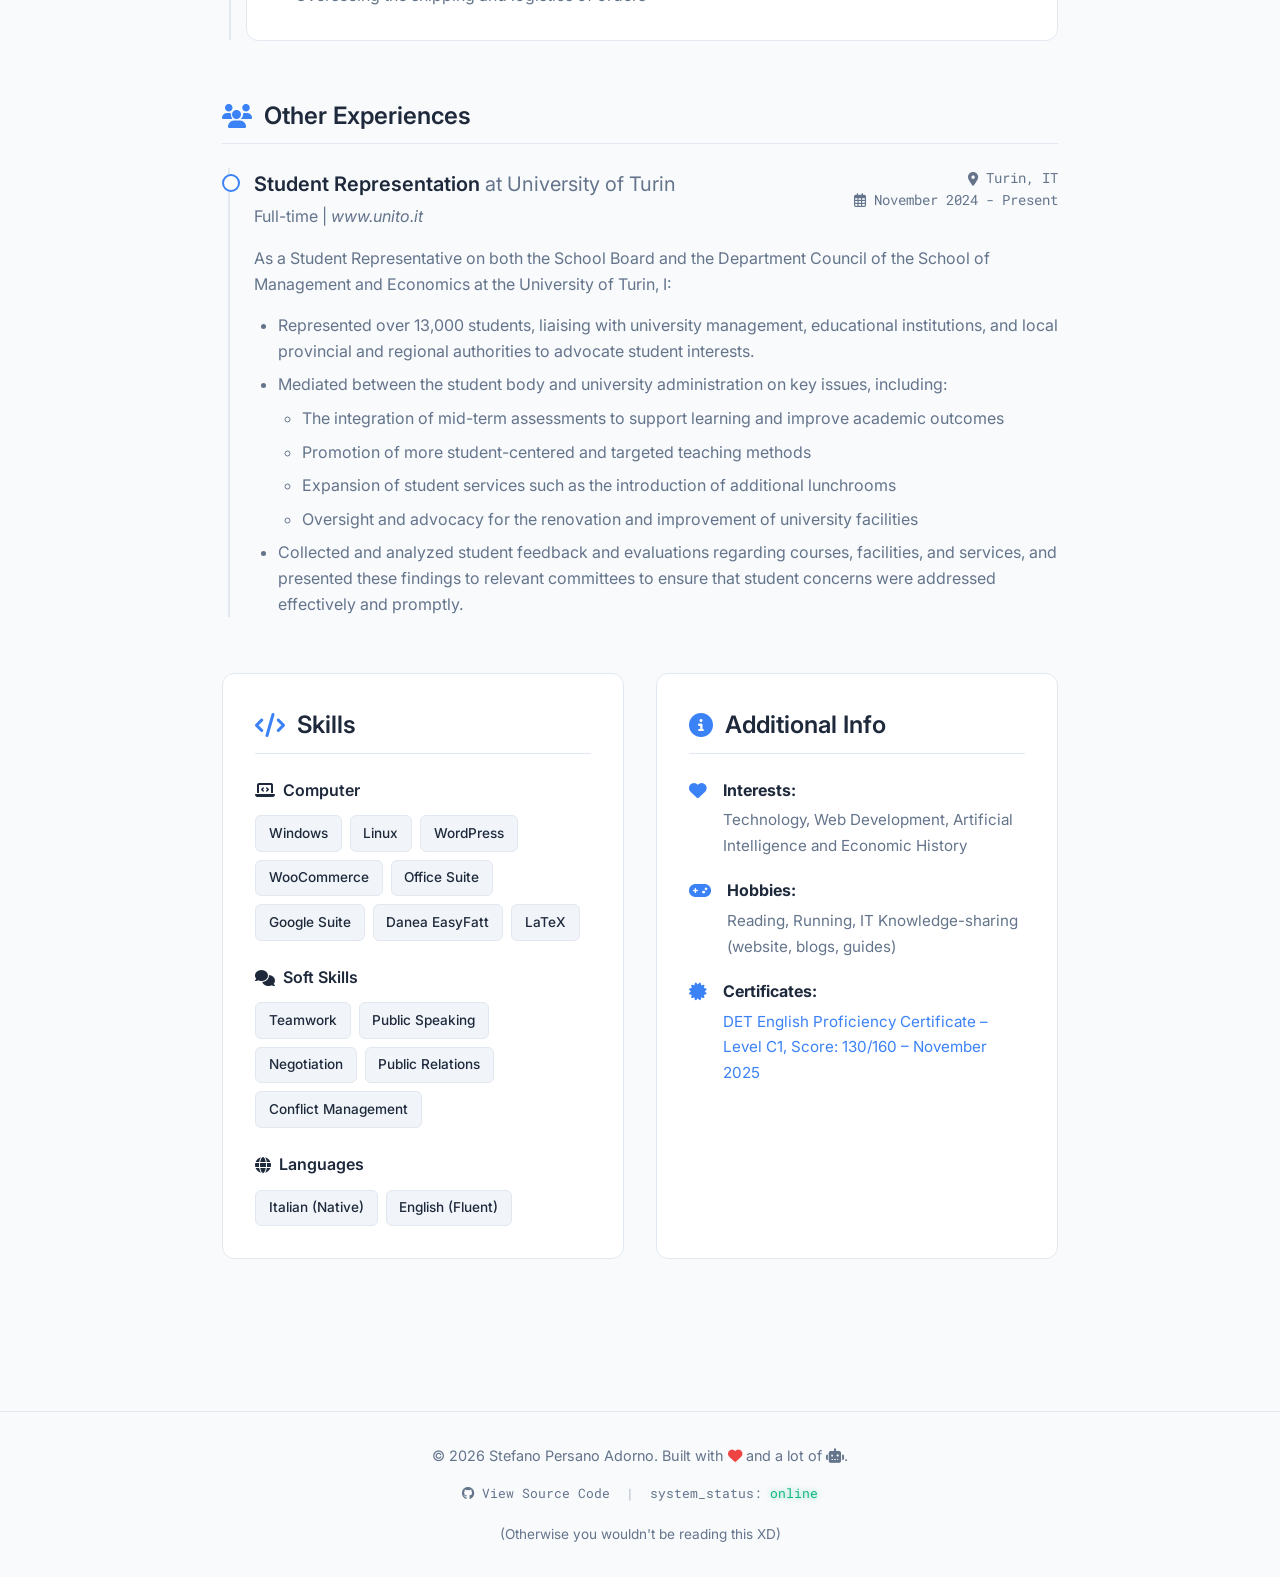
==== commit 9c9e269f: "Remove 'Obviously' from footer text" ====
--- a/index.html
+++ b/index.html
@@ -276,7 +276,7 @@
                 <span style="margin: 0 0.5rem; opacity: 0.5;">|</span>
                 system_status: <span class="online">online</span>
             </p>
-            <p style="font-size: 0.85rem; margin-top: 0.25rem;">(Obviously... otherwise you wouldn't be reading this XD)</p>
+            <p style="font-size: 0.85rem; margin-top: 0.25rem;">(Otherwise you wouldn't be reading this XD)</p>
         </div>
     </footer>
 
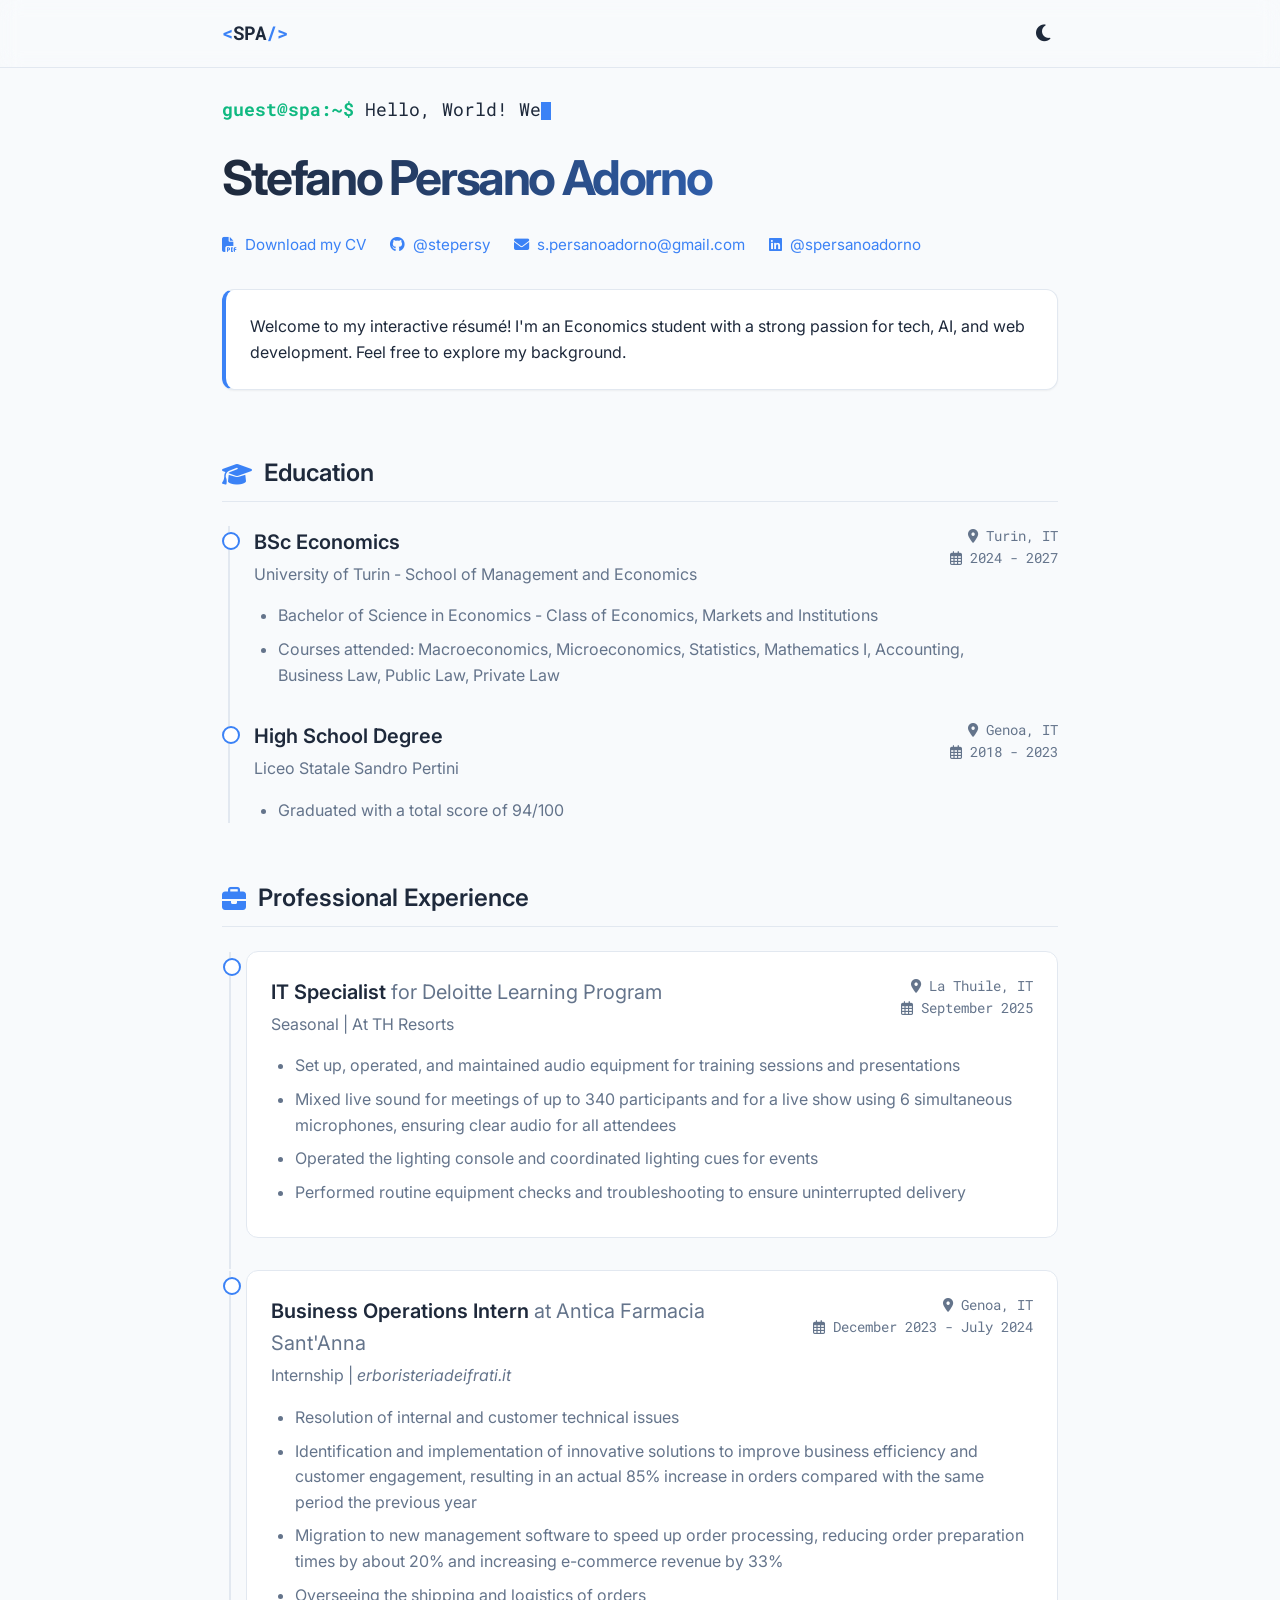
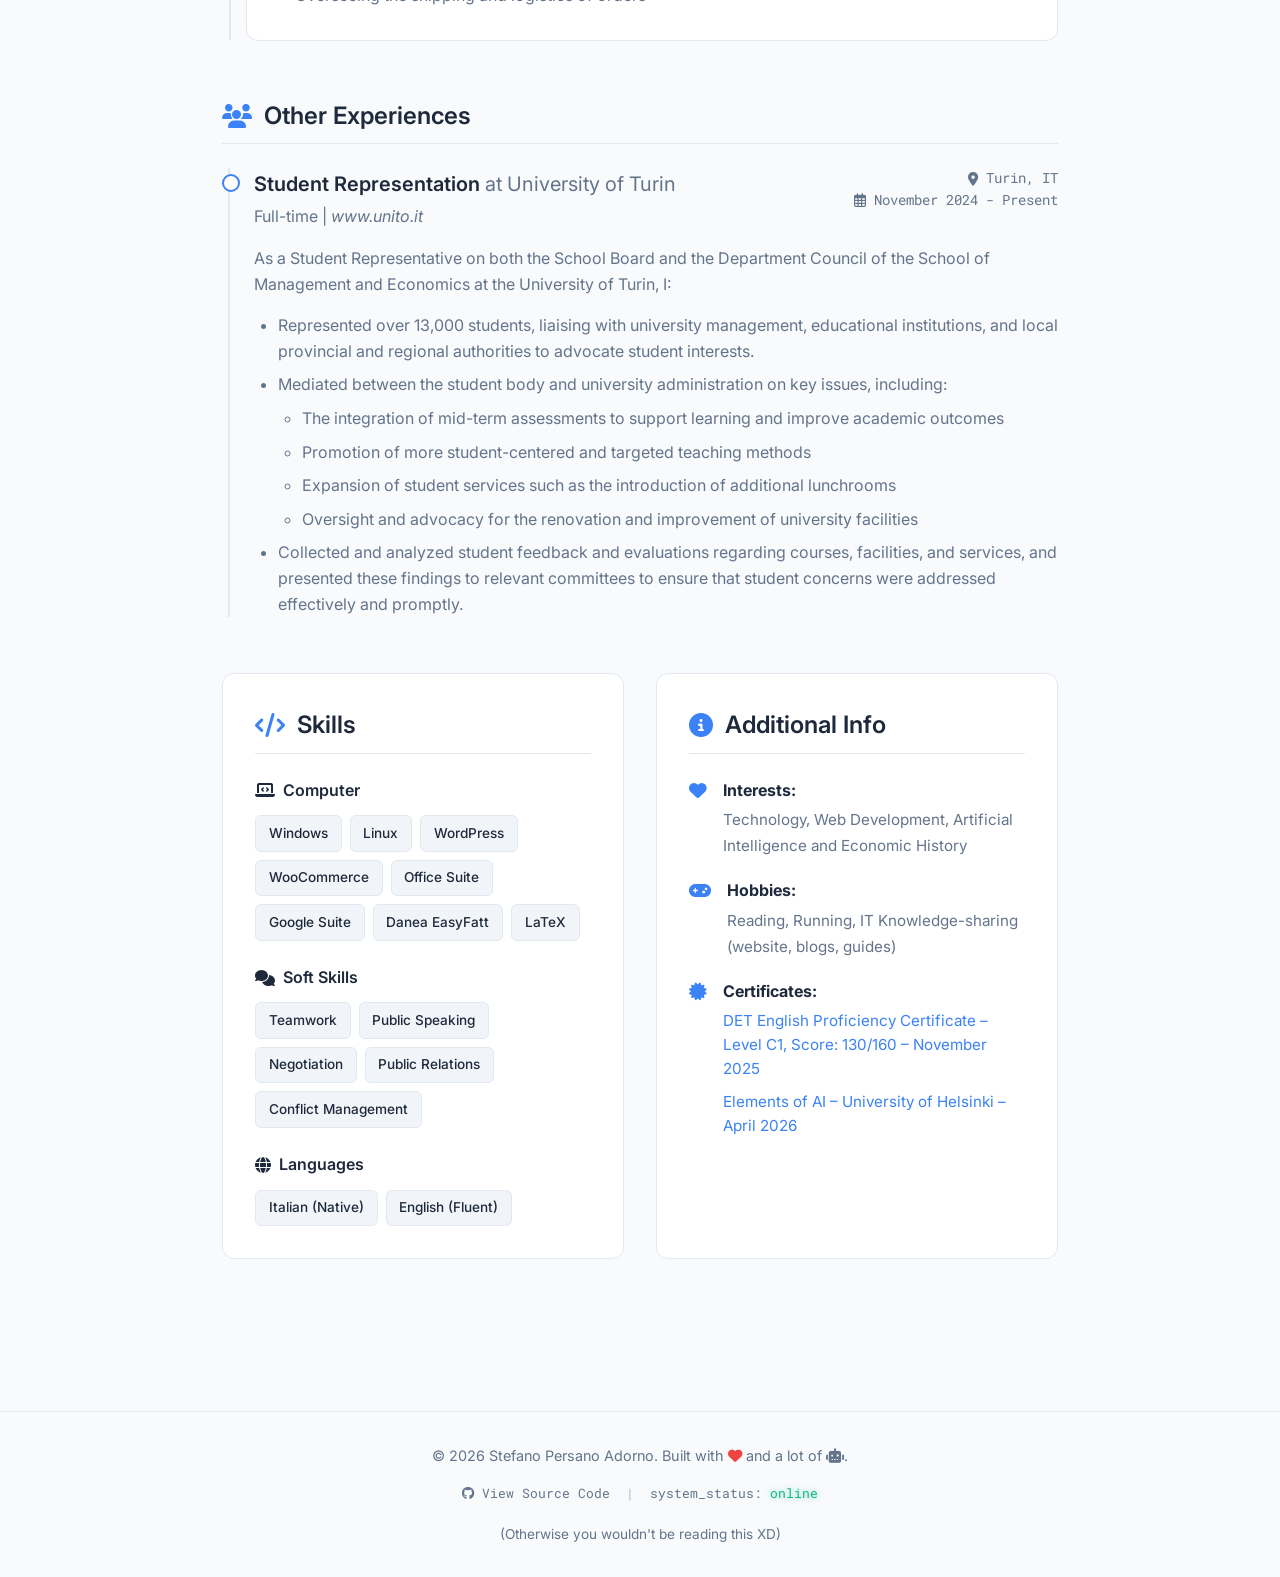
==== commit 61ee1b3f: "Update certificate links and footer content" ====
--- a/index.html
+++ b/index.html
@@ -254,9 +254,11 @@
                         <i class="fas fa-certificate text-accent"></i>
                         <div>
                             <strong>Certificates:</strong>
-                            <span><a href="https://certs.duolingo.com/8ft91c3pqq8bohw4" target="_blank"
+                            <span style="display: block; margin-bottom: 0.5rem;"><a href="https://certs.duolingo.com/8ft91c3pqq8bohw4" target="_blank"
                                     rel="noopener noreferrer">DET English Proficiency Certificate – Level C1, Score:
                                     130/160 – November 2025</a></span>
+                            <span style="display: block;"><a href="https://certificates.mooc.fi/validate/ynhqbmmm76" target="_blank"
+                                    rel="noopener noreferrer">Elements of AI – University of Helsinki – April 2026</a></span>
                         </div>
                     </li>
                 </ul>
@@ -270,7 +272,8 @@
             <p>&copy; 2026 Stefano Persano Adorno. Built with <i class="fas fa-heart beat"></i> and a lot of <i
                     class="fas fa-robot"></i>.</p>
             <p class="tech-foot">
-                <a href="https://github.com/stepersy/website" target="_blank" rel="noopener noreferrer" style="color: inherit; text-decoration: none;">
+                <a href="https://github.com/stepersy/website" target="_blank" rel="noopener noreferrer"
+                    style="color: inherit; text-decoration: none;">
                     <i class="fab fa-github"></i> View Source Code
                 </a>
                 <span style="margin: 0 0.5rem; opacity: 0.5;">|</span>
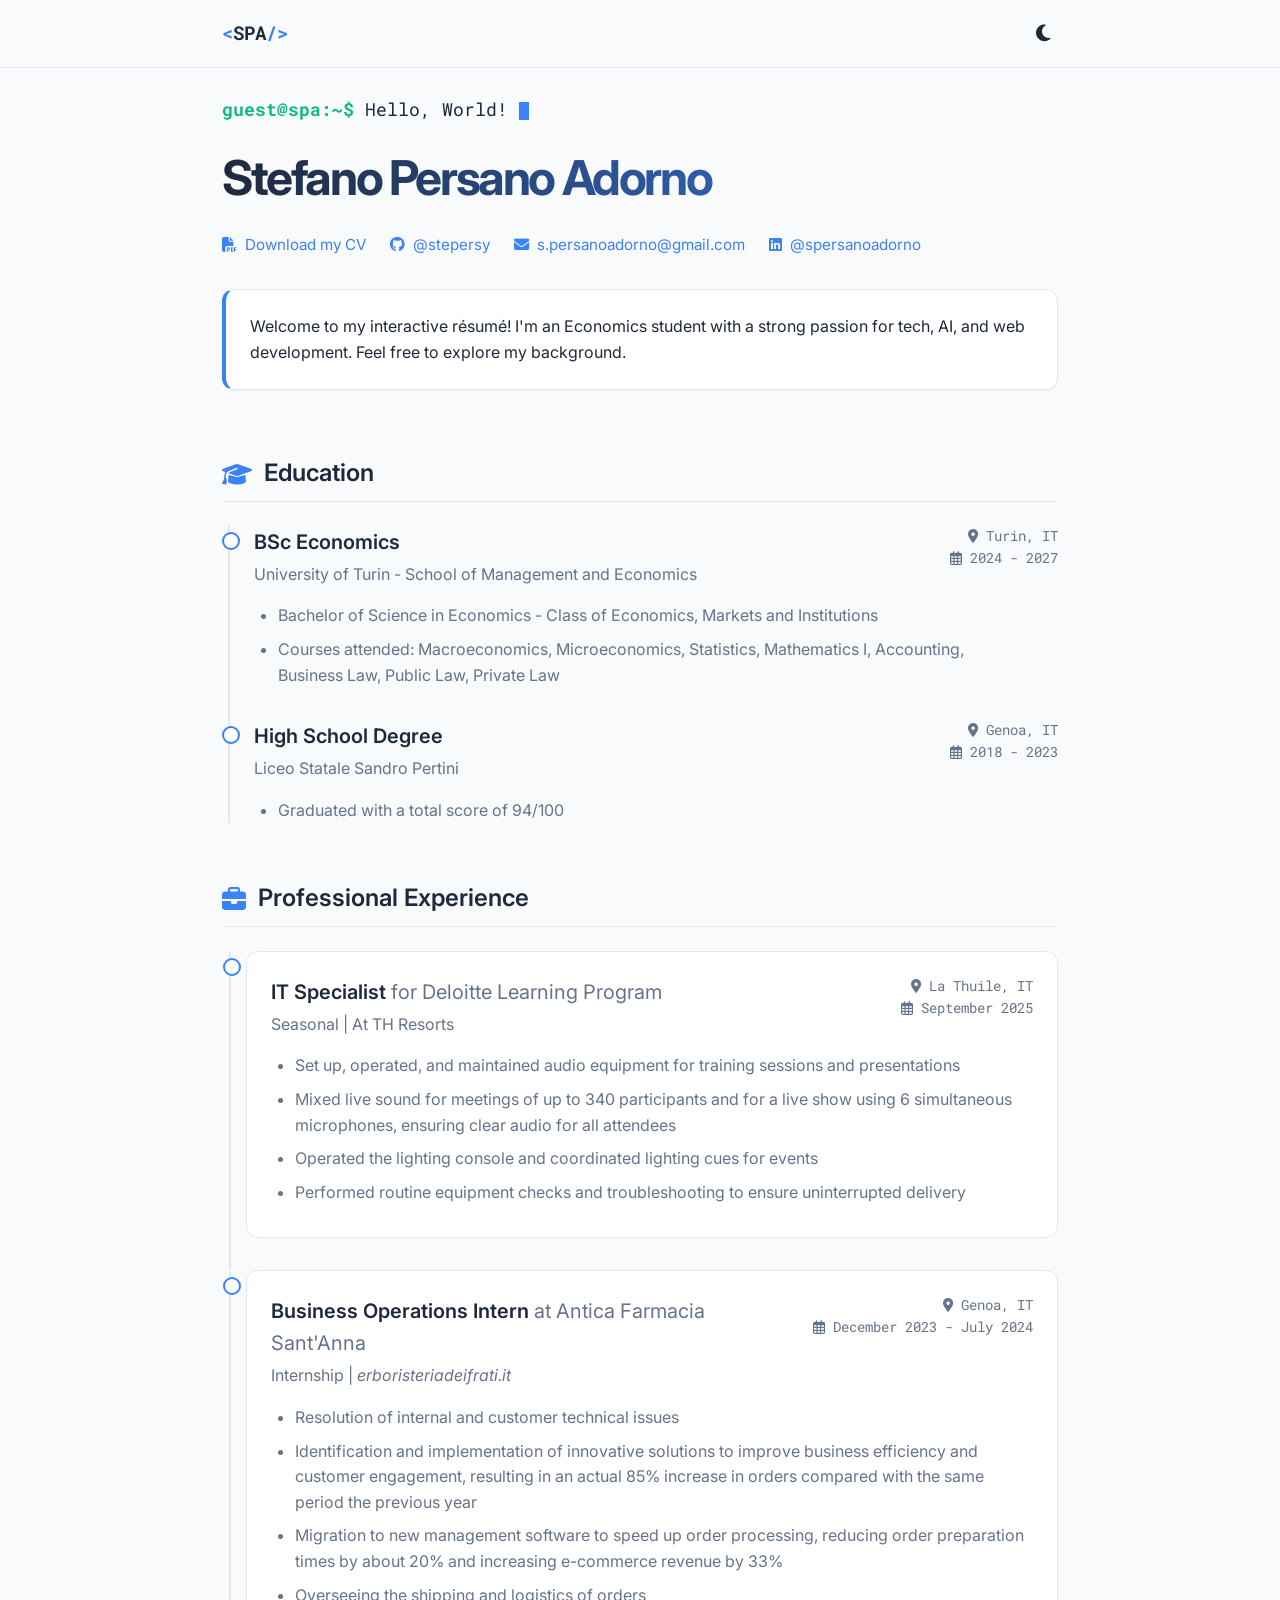
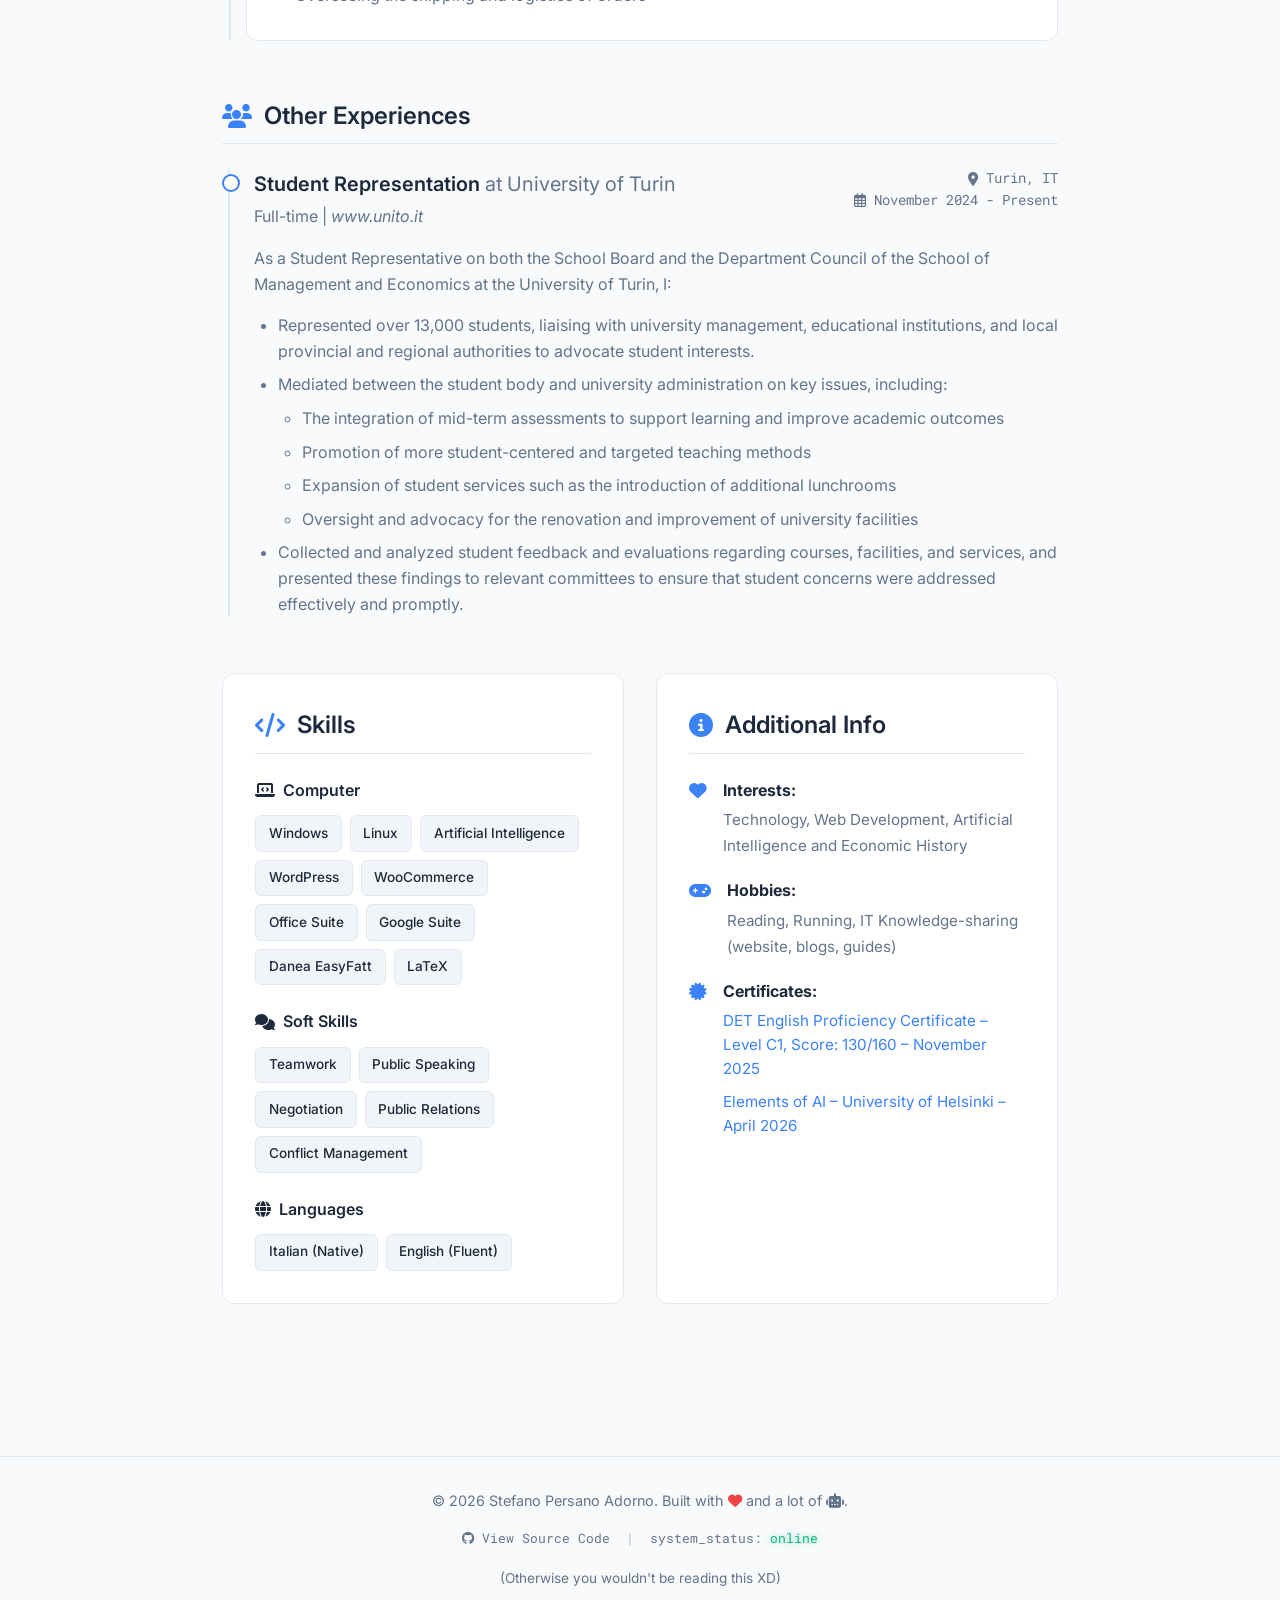
==== commit e88735b5: "Add 'Artificial Intelligence' tag to index.html" ====
--- a/index.html
+++ b/index.html
@@ -202,6 +202,7 @@
                     <div class="tags">
                         <span class="tag">Windows</span>
                         <span class="tag">Linux</span>
+                        <span class="tag">Artificial Intelligence</span>
                         <span class="tag">WordPress</span>
                         <span class="tag">WooCommerce</span>
                         <span class="tag">Office Suite</span>
